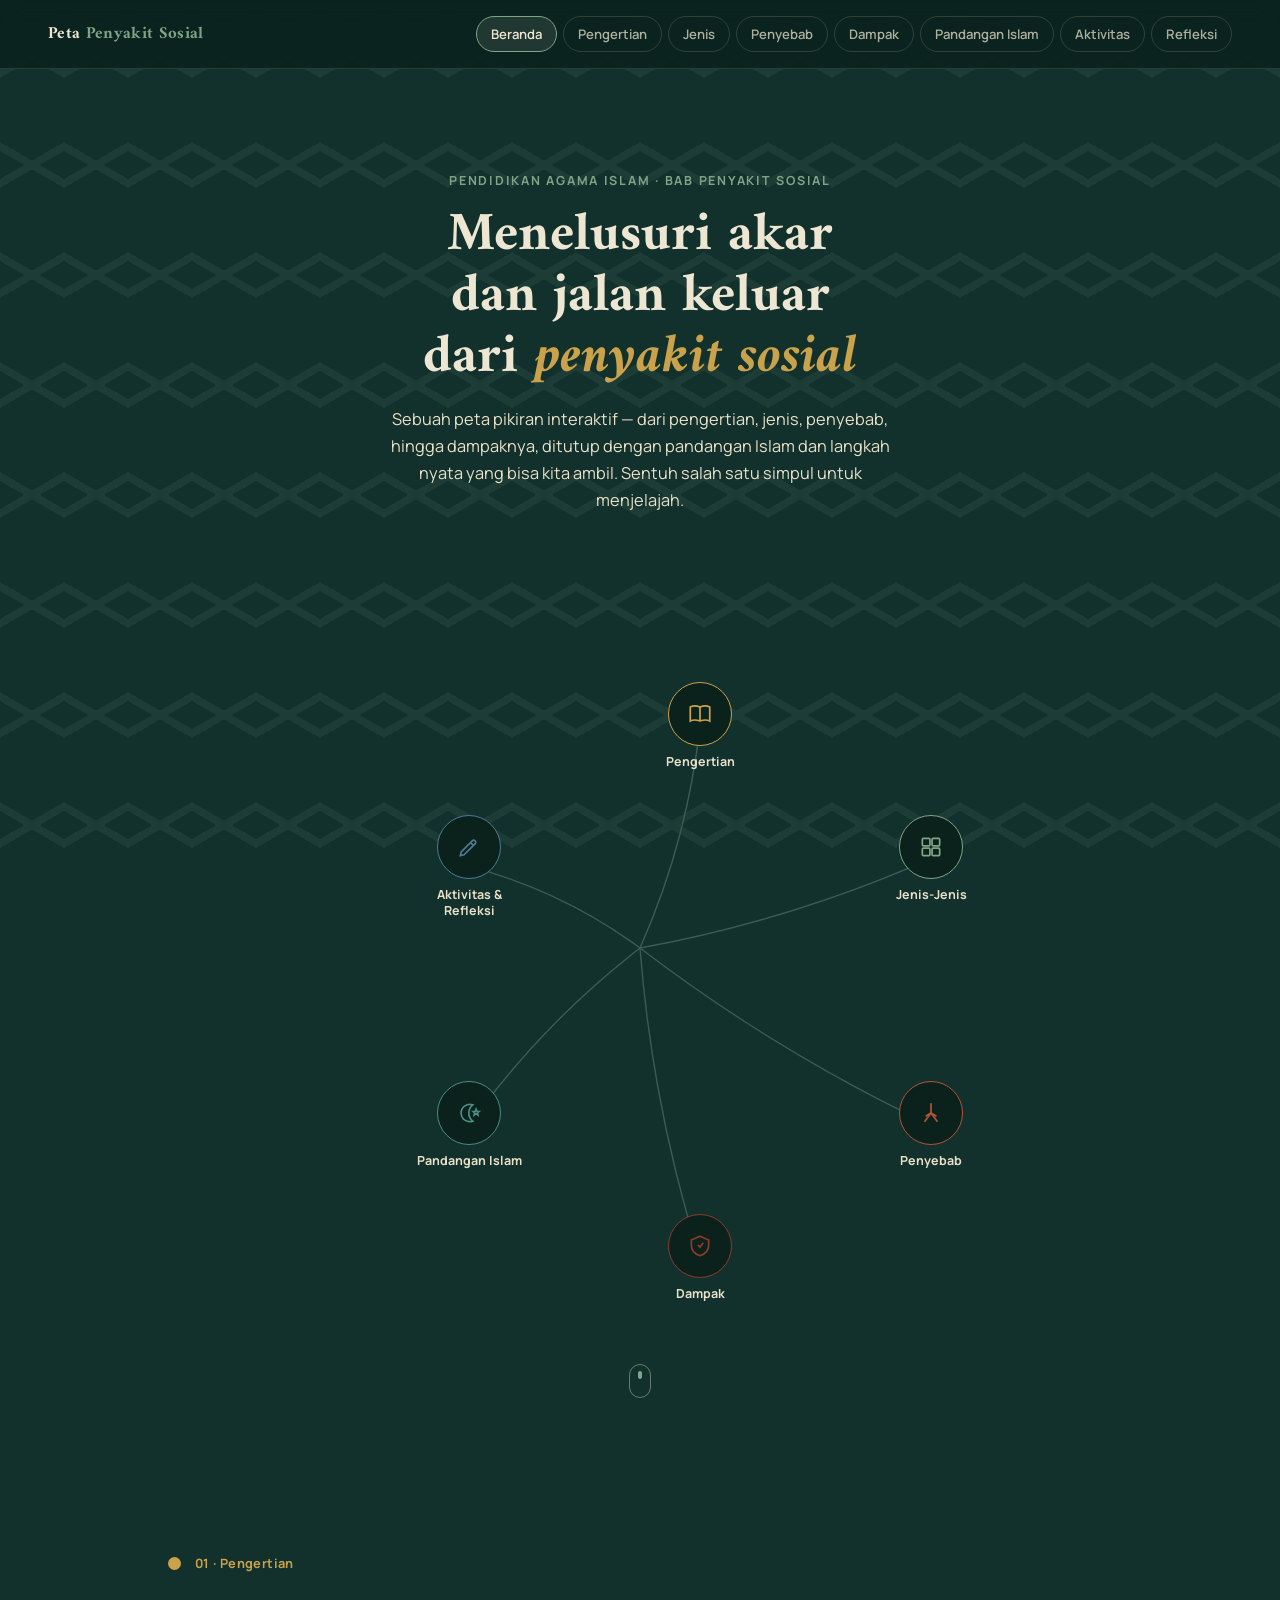
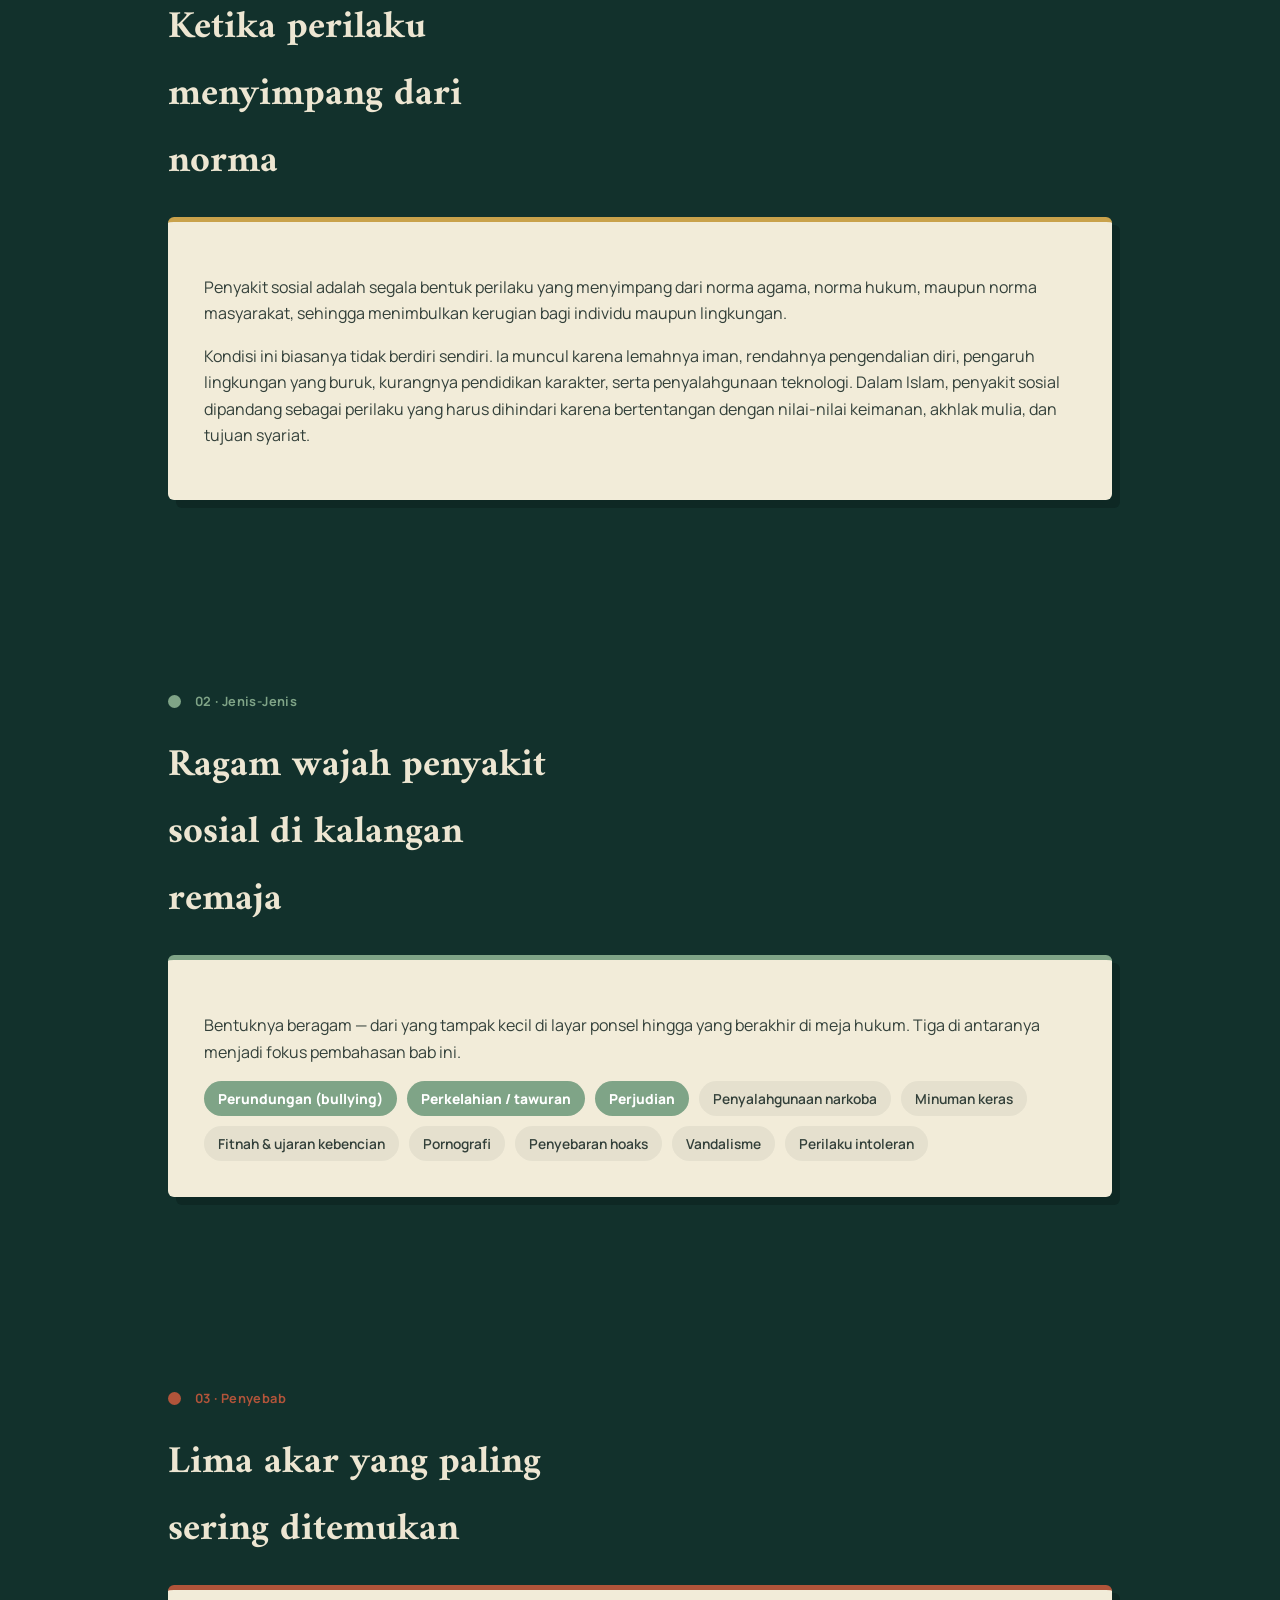
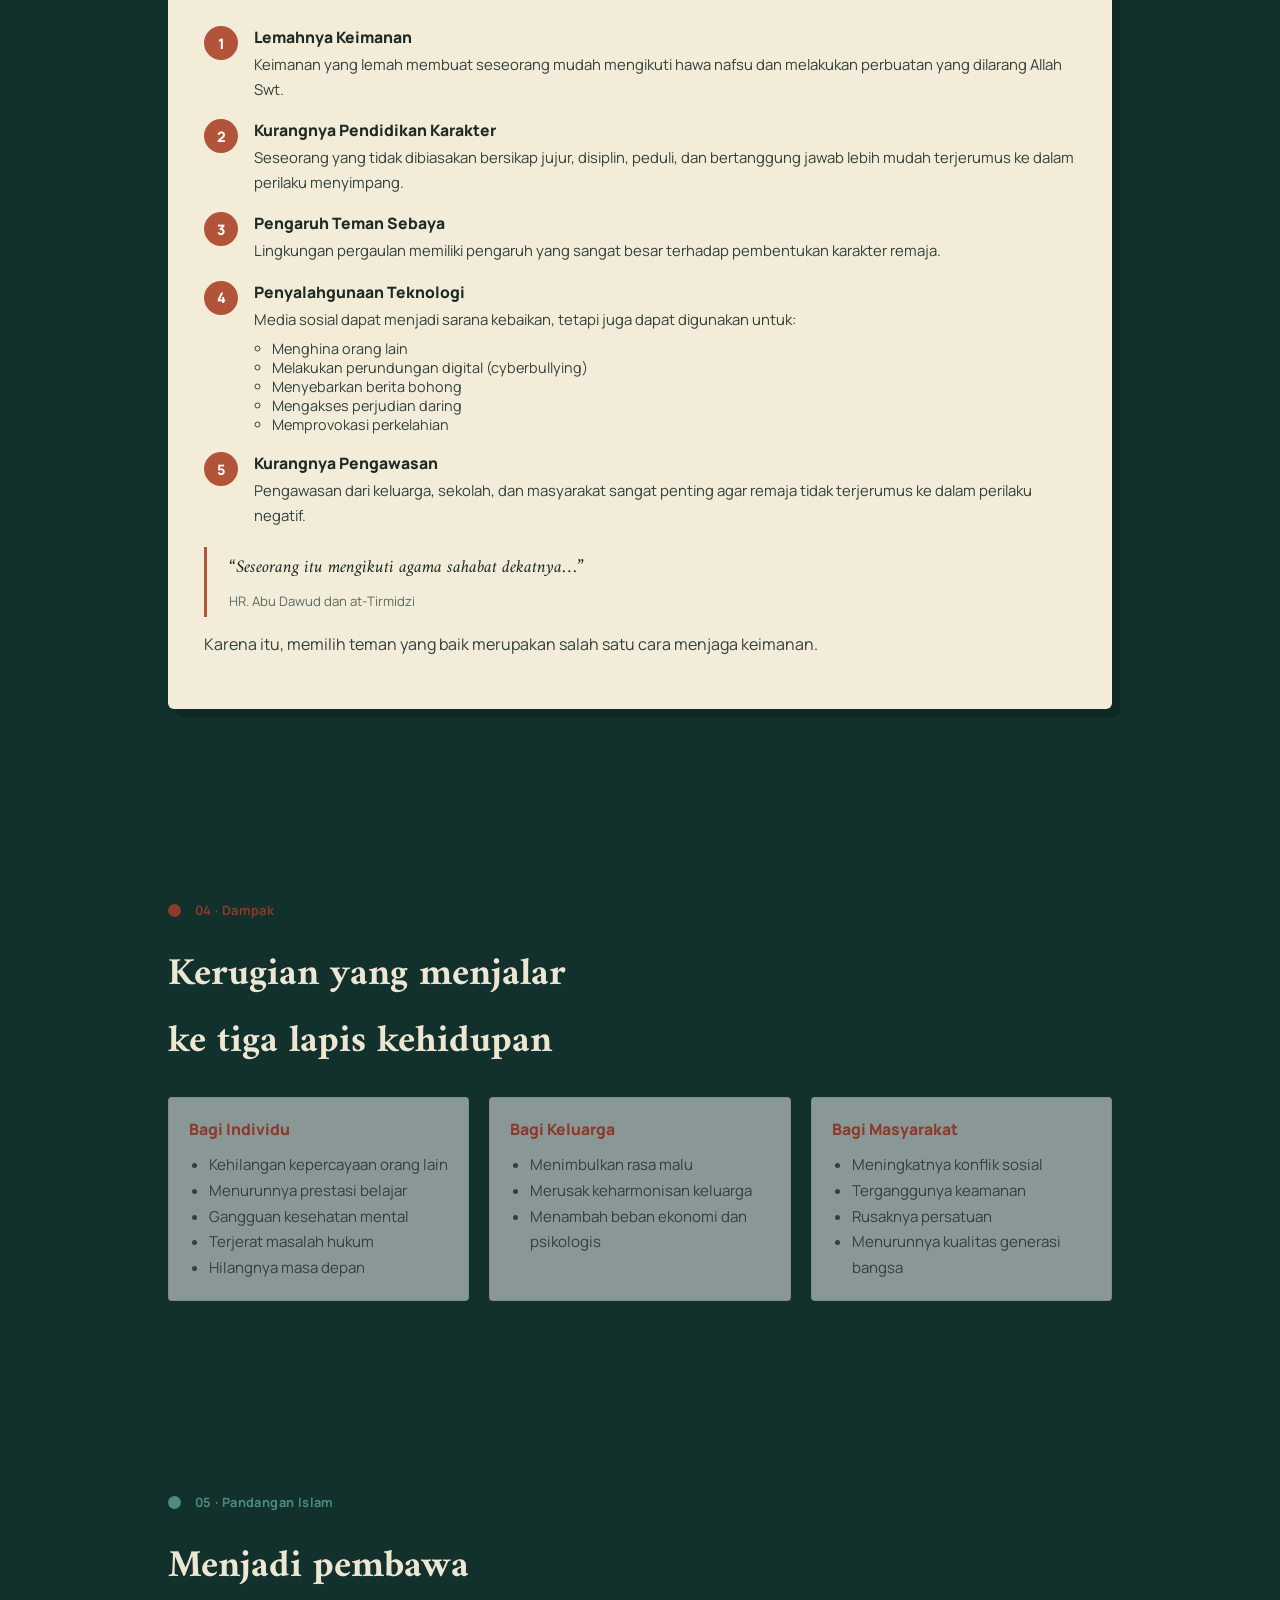
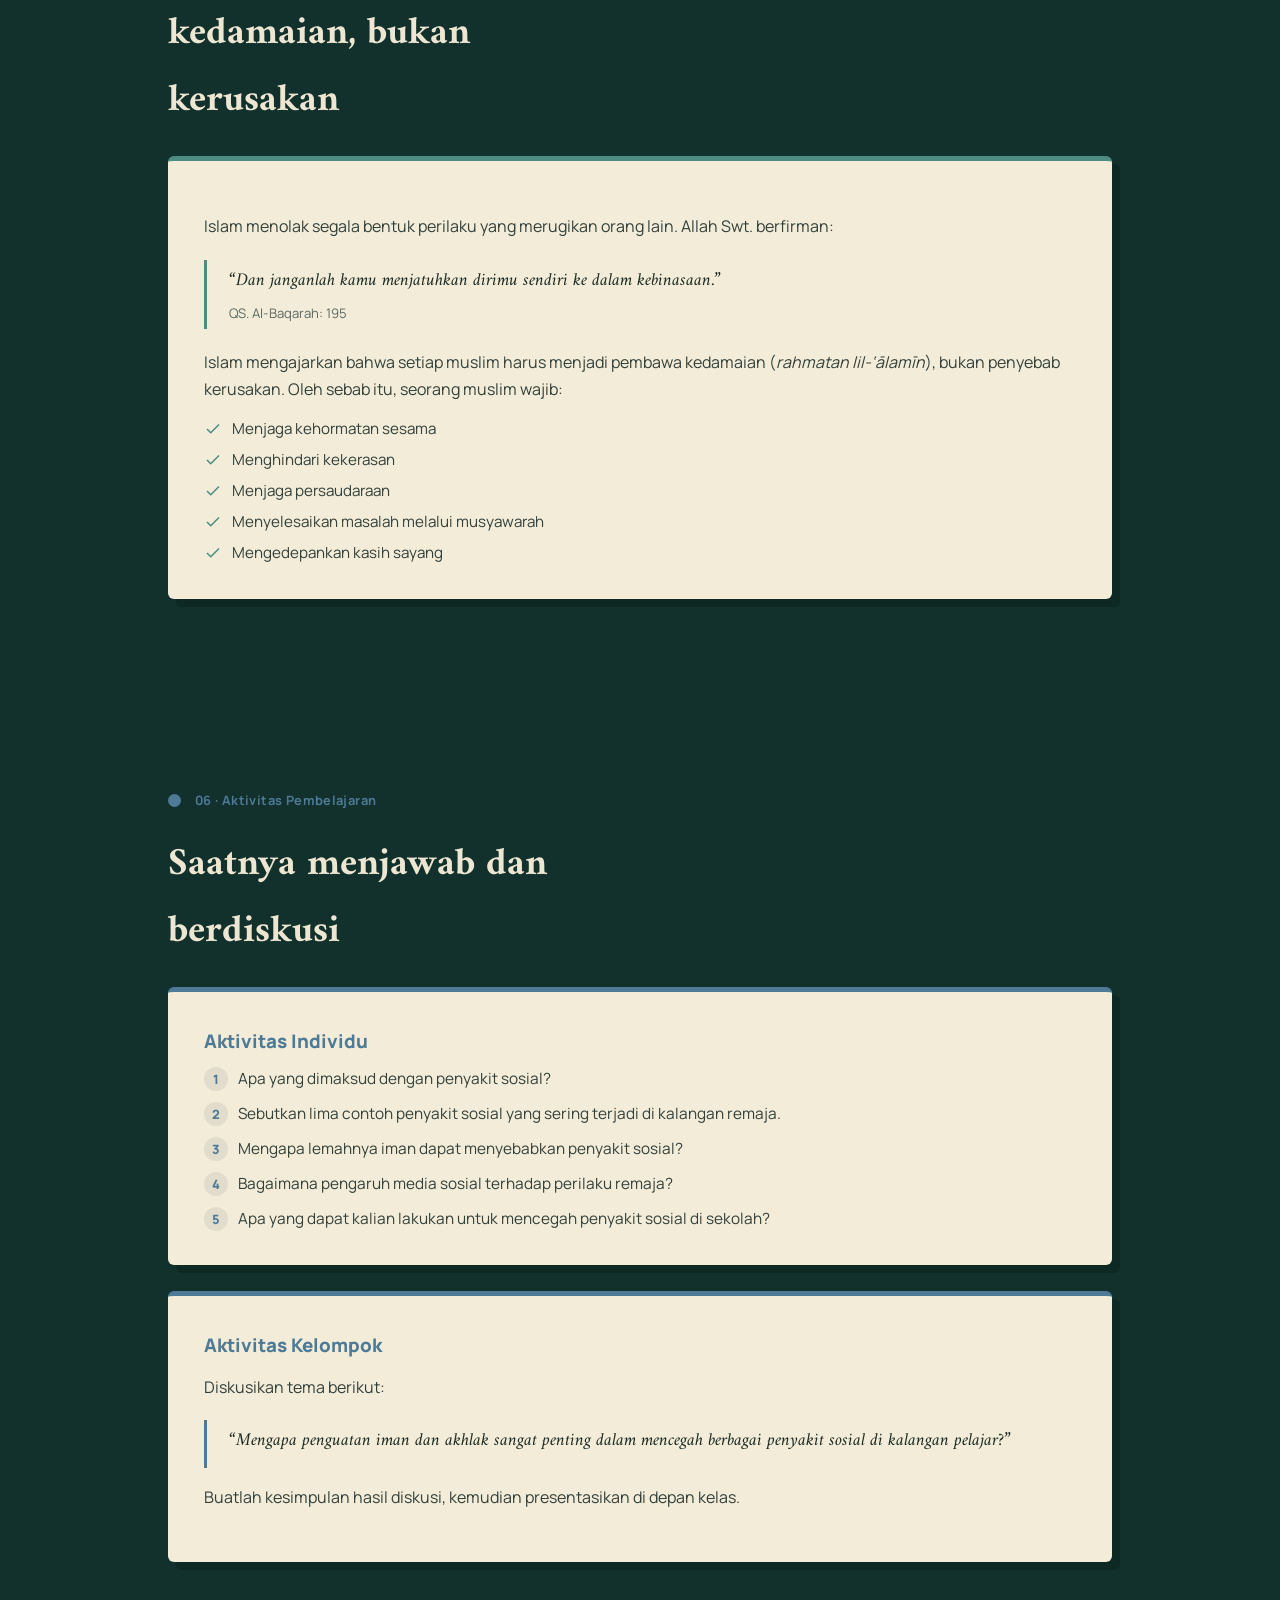
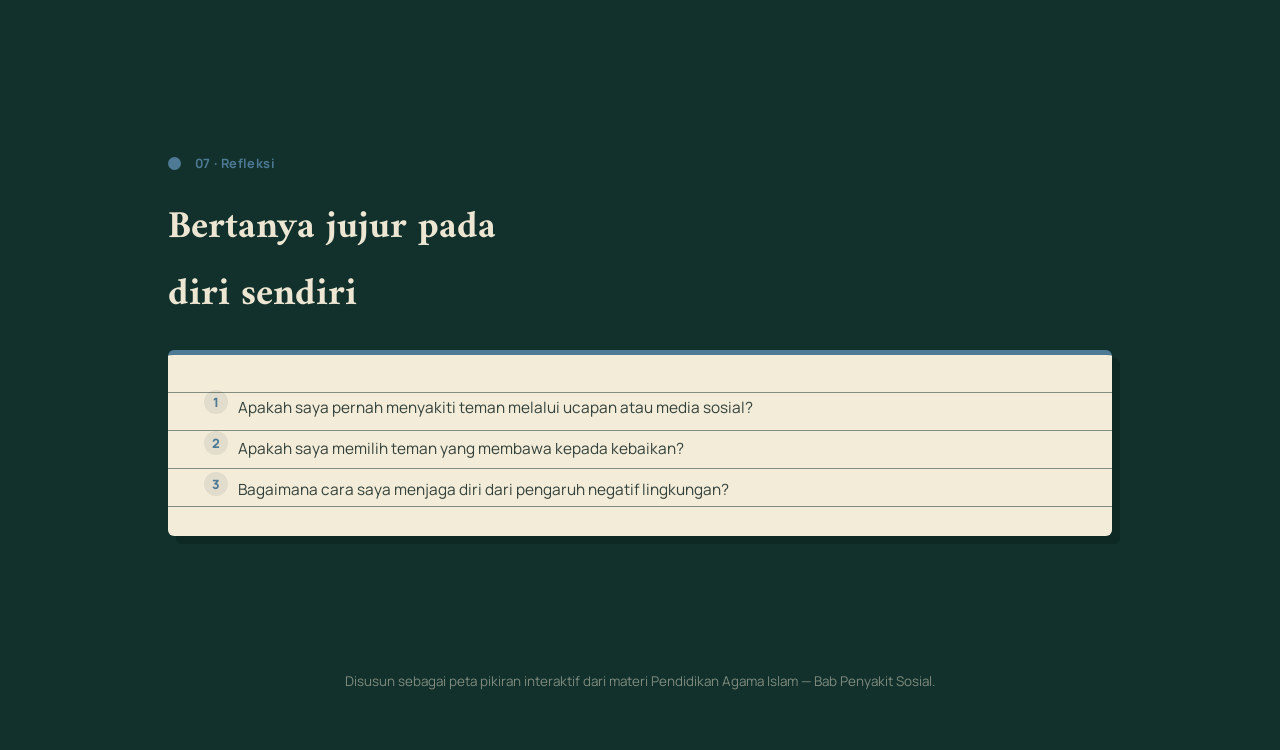
==== index.html @ b116c4a1 "Add files via upload" ====
<!DOCTYPE html>
<html lang="id">
<head>
<meta charset="UTF-8">
<meta name="viewport" content="width=device-width, initial-scale=1.0">
<title>Peta Pikiran · Penyakit Sosial</title>
<link rel="preconnect" href="https://fonts.googleapis.com">
<link rel="preconnect" href="https://fonts.gstatic.com" crossorigin>
<link href="https://fonts.googleapis.com/css2?family=Amiri:ital,wght@0,400;0,700;1,400&family=Manrope:wght@400;500;600;700;800&display=swap" rel="stylesheet">
<style>
  :root{
    --ink:#12312C;
    --ink-deep:#0A211C;
    --parchment:#F2ECD9;
    --parchment-dim:#E9E1C9;
    --cream:#EDE6D2;
    --line:#3C5C53;

    --c-pengertian:#C9A24B;
    --c-jenis:#7FA487;
    --c-penyebab:#B1543A;
    --c-dampak:#8C3A2B;
    --c-islam:#4C8C82;
    --c-aktivitas:#4E7A96;

    --radius:6px;
    --maxw:1040px;
  }

  *{box-sizing:border-box;}
  html{scroll-behavior:smooth;}
  body{
    margin:0;
    background:var(--ink);
    color:var(--cream);
    font-family:'Manrope',sans-serif;
    -webkit-font-smoothing:antialiased;
    overflow-x:hidden;
  }
  h1,h2,h3,.display{
    font-family:'Amiri',serif;
    font-weight:700;
    margin:0;
  }
  a{color:inherit;}
  p{line-height:1.65;}
  ::selection{background:var(--c-pengertian);color:var(--ink-deep);}

  :focus-visible{
    outline:2px solid var(--c-jenis);
    outline-offset:3px;
  }

  /* ---------- background texture ---------- */
  .weave{
    position:fixed;inset:0;z-index:0;pointer-events:none;
    opacity:.06;
    background-image:
      linear-gradient(30deg, transparent 47%, var(--cream) 47%, var(--cream) 53%, transparent 53%),
      linear-gradient(-30deg, transparent 47%, var(--cream) 47%, var(--cream) 53%, transparent 53%);
    background-size:64px 110px;
  }

  /* ---------- top nav ---------- */
  .topnav{
    position:sticky;top:0;z-index:50;
    display:flex;align-items:center;justify-content:space-between;
    gap:20px;
    padding:16px clamp(18px,4vw,48px);
    background:rgba(10,33,28,.86);
    backdrop-filter:blur(10px);
    border-bottom:1px solid rgba(237,230,210,.12);
  }
  .brand{
    font-family:'Amiri',serif;
    font-weight:700;
    font-size:1.05rem;
    letter-spacing:.02em;
    white-space:nowrap;
  }
  .brand span{color:var(--c-jenis);}
  .pills{
    display:flex;gap:6px;
    overflow-x:auto;
    scrollbar-width:none;
    -ms-overflow-style:none;
  }
  .pills::-webkit-scrollbar{display:none;}
  .pill{
    flex:0 0 auto;
    font-size:.82rem;
    font-weight:600;
    padding:8px 14px;
    border-radius:999px;
    border:1px solid rgba(237,230,210,.22);
    text-decoration:none;
    color:var(--cream);
    opacity:.72;
    transition:opacity .25s, border-color .25s, background .25s;
    white-space:nowrap;
  }
  .pill:hover{opacity:1;}
  .pill.active{
    opacity:1;
    background:rgba(237,230,210,.1);
    border-color:var(--node-color, var(--c-jenis));
  }

  /* ---------- hero ---------- */
  .hero{
    position:relative;z-index:1;
    padding:clamp(40px,7vw,90px) clamp(18px,5vw,48px) clamp(20px,5vw,60px);
    max-width:var(--maxw);
    margin:0 auto;
    text-align:center;
  }
  .kicker{
    font-size:.78rem;
    letter-spacing:.14em;
    color:var(--c-jenis);
    font-weight:700;
    margin-bottom:14px;
  }
  .hero h1{
    font-size:clamp(2rem,5.4vw,3.4rem);
    line-height:1.12;
    max-width:16ch;
    margin:0 auto 18px;
  }
  .hero h1 em{
    font-style:italic;
    color:var(--c-pengertian);
  }
  .lede{
    max-width:52ch;
    margin:0 auto;
    color:var(--parchment-dim);
    font-size:1.02rem;
  }

  /* ---------- mind map ---------- */
  .mindmap-wrap{
    margin-top:clamp(40px,7vw,74px);
    display:flex;
    justify-content:center;
  }
  .mindmap{
    position:relative;
    width:100%;
    max-width:720px;
    aspect-ratio:1/1;
  }
  .mindmap.stacked{
    aspect-ratio:unset;
    display:flex;
    flex-direction:column;
    align-items:center;
    gap:26px;
    padding:10px 0 4px;
  }
  .connector{
    position:absolute;inset:0;
    width:100%;height:100%;
    overflow:visible;
    pointer-events:none;
  }
  .connector path{
    fill:none;
    stroke:var(--line);
    stroke-width:1.4;
    stroke-linecap:round;
    transition:stroke .35s ease, stroke-width .35s ease, opacity .35s ease;
  }
  .connector path.active{
    stroke:var(--node-color);
    stroke-width:2.4;
  }

  .node{
    position:absolute;
    display:flex;flex-direction:column;align-items:center;
    gap:8px;
    text-align:center;
    text-decoration:none;
    color:var(--cream);
    opacity:0;
    transform:scale(.7);
    transition:transform .3s ease;
    z-index:2;
  }
  .node.in{
    animation:nodeIn .6s cubic-bezier(.2,.8,.3,1) forwards;
    animation-delay:var(--delay,0s);
  }
  @keyframes nodeIn{
    from{opacity:0;transform:scale(.6);}
    to{opacity:1;transform:scale(1);}
  }
  .mindmap.stacked .node{position:static;}

  .node-center{
    left:50%;top:50%;
    transform:translate(-50%,-50%) scale(1);
    width:150px;
  }
  .mindmap.stacked .node-center{transform:none;order:-1;width:auto;margin-bottom:6px;}
  .node-center .disc{
    width:132px;height:132px;
    border-radius:50%;
    background:radial-gradient(circle at 32% 28%, #1B443C, var(--ink-deep));
    border:1.5px solid rgba(237,230,210,.3);
    display:flex;align-items:center;justify-content:center;
    padding:14px;
    box-shadow:0 0 0 6px rgba(237,230,210,.05);
  }
  .node-center .disc span{
    font-family:'Amiri',serif;
    font-weight:700;
    font-size:1.05rem;
    line-height:1.2;
  }

  .node-branch{
    width:120px;
    cursor:pointer;
    --nc: var(--node-color);
  }
  .node-branch .icon-wrap{
    width:64px;height:64px;
    border-radius:50%;
    background:var(--ink-deep);
    border:1.5px solid var(--nc);
    display:flex;align-items:center;justify-content:center;
    color:var(--nc);
    transition:transform .3s ease, box-shadow .3s ease, background .3s ease;
  }
  .node-branch svg{width:26px;height:26px;}
  .node-branch .label{
    font-size:.78rem;
    font-weight:700;
    color:var(--parchment-dim);
    max-width:118px;
    line-height:1.25;
  }
  .node-branch:hover .icon-wrap,
  .node-branch:focus-visible .icon-wrap,
  .node-branch.active .icon-wrap{
    transform:translateY(-4px);
    background:var(--nc);
    color:var(--ink-deep);
    box-shadow:0 8px 22px -6px var(--nc);
  }
  .node-branch.active .label{color:var(--cream);}

  .scrollcue{
    margin:56px auto 0;
    width:22px;height:34px;
    border:1.5px solid rgba(237,230,210,.4);
    border-radius:20px;
    position:relative;
  }
  .scrollcue::after{
    content:'';
    position:absolute;
    left:50%;top:6px;
    width:4px;height:8px;
    background:var(--c-jenis);
    border-radius:3px;
    transform:translateX(-50%);
    animation:cueMove 1.8s ease-in-out infinite;
  }
  @keyframes cueMove{
    0%{opacity:0;top:6px;}
    30%{opacity:1;}
    70%{opacity:1;}
    100%{opacity:0;top:16px;}
  }

  /* ---------- sections ---------- */
  section.detail{
    position:relative;z-index:1;
    max-width:var(--maxw);
    margin:0 auto;
    padding:clamp(50px,8vw,96px) clamp(18px,5vw,48px);
    scroll-margin-top:78px;
  }
  .eyebrow-row{
    display:flex;align-items:center;gap:14px;
    margin-bottom:22px;
  }
  .dot{
    width:13px;height:13px;border-radius:50%;
    background:var(--sec-color);
    flex:0 0 auto;
  }
  .eyebrow{
    font-size:.8rem;font-weight:700;
    color:var(--sec-color);
    letter-spacing:.03em;
  }
  .detail h2{
    font-size:clamp(1.7rem,3.6vw,2.4rem);
    margin-bottom:22px;
    max-width:20ch;
  }

  .card{
    background:var(--parchment);
    color:#1E2B24;
    border-radius:var(--radius);
    padding:clamp(22px,3.4vw,36px);
    border-top:5px solid var(--sec-color);
    box-shadow:8px 8px 0 rgba(10,33,28,.5);
  }
  .card p{color:#33403A;}
  .card + .card{margin-top:26px;}

  .grid-3{
    display:grid;
    grid-template-columns:repeat(3,1fr);
    gap:20px;
  }
  @media(max-width:760px){.grid-3{grid-template-columns:1fr;}}

  .subcard{
    background:rgba(255,255,255,.5);
    border-radius:4px;
    padding:20px;
    border:1px solid rgba(30,43,36,.1);
  }
  .subcard h3{
    font-family:'Manrope',sans-serif;
    font-weight:800;
    font-size:.98rem;
    color:var(--sec-color);
    margin-bottom:12px;
  }
  .subcard ul{margin:0;padding-left:20px;color:#33403A;font-size:.94rem;line-height:1.7;}

  .chips{display:flex;flex-wrap:wrap;gap:10px;margin-top:6px;}
  .chip{
    padding:8px 14px;
    border-radius:999px;
    background:rgba(30,43,36,.06);
    font-size:.86rem;font-weight:600;
    color:#33403A;
  }
  .chip.focus{
    background:var(--sec-color);
    color:#fff;
    font-weight:800;
  }

  .quote{
    border-left:3px solid var(--sec-color);
    padding:6px 0 6px 22px;
    margin:20px 0;
  }
  .quote p{
    font-family:'Amiri',serif;
    font-style:italic;
    font-size:1.12rem;
    color:#1E2B24;
    margin:0 0 6px;
  }
  .quote cite{font-size:.82rem;color:#5B6A62;font-style:normal;}

  .steps{list-style:none;margin:0;padding:0;display:flex;flex-direction:column;gap:18px;}
  .step{display:flex;gap:16px;}
  .step .num{
    flex:0 0 auto;
    width:34px;height:34px;
    border-radius:50%;
    background:var(--sec-color);
    color:#fff;
    display:flex;align-items:center;justify-content:center;
    font-weight:800;font-size:.9rem;
  }
  .step h3{
    font-family:'Manrope',sans-serif;font-weight:800;font-size:.98rem;margin-bottom:4px;color:#1E2B24;
  }
  .step p{margin:0;font-size:.93rem;}
  .step ul{margin:8px 0 0;padding-left:18px;font-size:.9rem;color:#33403A;}

  .check-list{list-style:none;margin:16px 0 0;padding:0;display:flex;flex-direction:column;gap:10px;}
  .check-list li{display:flex;gap:10px;align-items:flex-start;font-size:.95rem;color:#33403A;}
  .check-list svg{flex:0 0 auto;width:18px;height:18px;color:var(--sec-color);margin-top:2px;}

  .qa-list{list-style:none;margin:0;padding:0;counter-reset:qa;display:flex;flex-direction:column;gap:14px;}
  .qa-list li{
    counter-increment:qa;
    position:relative;
    padding-left:34px;
    font-size:.96rem;color:#33403A;
  }
  .qa-list li::before{
    content:counter(qa);
    position:absolute;left:0;top:-1px;
    width:24px;height:24px;
    border-radius:50%;
    background:rgba(30,43,36,.08);
    color:var(--sec-color);
    font-weight:800;font-size:.8rem;
    display:flex;align-items:center;justify-content:center;
  }

  .journal{
    background:repeating-linear-gradient(var(--parchment),var(--parchment) 37px, rgba(30,43,36,.14) 38px);
  }
  .journal .qa-list li{padding-top:6px;}

  footer{
    position:relative;z-index:1;
    text-align:center;
    padding:40px 20px 60px;
    color:rgba(237,230,210,.5);
    font-size:.84rem;
  }

  @media (prefers-reduced-motion: reduce){
    *{animation-duration:.001ms !important;transition-duration:.001ms !important;}
    html{scroll-behavior:auto;}
  }
</style>
</head>
<body>

<div class="weave"></div>

<header class="topnav">
  <div class="brand">Peta&nbsp;<span>Penyakit Sosial</span></div>
  <nav class="pills" id="pills">
    <a class="pill" href="#top" data-color="--c-jenis">Beranda</a>
    <a class="pill" href="#pengertian" data-color="--c-pengertian">Pengertian</a>
    <a class="pill" href="#jenis" data-color="--c-jenis">Jenis</a>
    <a class="pill" href="#penyebab" data-color="--c-penyebab">Penyebab</a>
    <a class="pill" href="#dampak" data-color="--c-dampak">Dampak</a>
    <a class="pill" href="#islam" data-color="--c-islam">Pandangan Islam</a>
    <a class="pill" href="#aktivitas" data-color="--c-aktivitas">Aktivitas</a>
    <a class="pill" href="#refleksi" data-color="--c-aktivitas">Refleksi</a>
  </nav>
</header>

<section class="hero" id="top">
  <p class="kicker">PENDIDIKAN AGAMA ISLAM &middot; BAB PENYAKIT SOSIAL</p>
  <h1>Menelusuri akar dan jalan keluar dari <em>penyakit sosial</em></h1>
  <p class="lede">Sebuah peta pikiran interaktif — dari pengertian, jenis, penyebab, hingga dampaknya, ditutup dengan pandangan Islam dan langkah nyata yang bisa kita ambil. Sentuh salah satu simpul untuk menjelajah.</p>

  <div class="mindmap-wrap">
    <div class="mindmap" id="mindmap">
      <svg class="connector" id="connector"></svg>

      <div class="node node-center" id="node-center">
        <div class="disc"><span>Penyakit<br>Sosial</span></div>
      </div>

      <a class="node node-branch" href="#pengertian" data-target="pengertian" style="--node-color:var(--c-pengertian)">
        <span class="icon-wrap"><svg viewBox="0 0 24 24" fill="none" stroke="currentColor" stroke-width="1.6"><path d="M3 5.5C5 4.5 8 4 12 5.5C16 4 19 4.5 21 5.5V18.5C19 17.5 16 17 12 18.5C8 17 5 17.5 3 18.5V5.5Z"/><path d="M12 5.5V18.5"/></svg></span>
        <span class="label">Pengertian</span>
      </a>

      <a class="node node-branch" href="#jenis" data-target="jenis" style="--node-color:var(--c-jenis)">
        <span class="icon-wrap"><svg viewBox="0 0 24 24" fill="none" stroke="currentColor" stroke-width="1.6"><rect x="4" y="4" width="7" height="7" rx="1"/><rect x="13" y="4" width="7" height="7" rx="1"/><rect x="4" y="13" width="7" height="7" rx="1"/><rect x="13" y="13" width="7" height="7" rx="1"/></svg></span>
        <span class="label">Jenis-Jenis</span>
      </a>

      <a class="node node-branch" href="#penyebab" data-target="penyebab" style="--node-color:var(--c-penyebab)">
        <span class="icon-wrap"><svg viewBox="0 0 24 24" fill="none" stroke="currentColor" stroke-width="1.6"><path d="M12 3V12"/><path d="M12 12L6 20"/><path d="M12 12L18 20"/><path d="M12 12L7 15"/><path d="M12 12L17 15"/></svg></span>
        <span class="label">Penyebab</span>
      </a>

      <a class="node node-branch" href="#dampak" data-target="dampak" style="--node-color:var(--c-dampak)">
        <span class="icon-wrap"><svg viewBox="0 0 24 24" fill="none" stroke="currentColor" stroke-width="1.6"><path d="M12 3L20 6.5V11C20 16 16.5 19.5 12 21C7.5 19.5 4 16 4 11V6.5L12 3Z"/><path d="M10 11L12 13L15 9"/></svg></span>
        <span class="label">Dampak</span>
      </a>

      <a class="node node-branch" href="#islam" data-target="islam" style="--node-color:var(--c-islam)">
        <span class="icon-wrap"><svg viewBox="0 0 24 24" fill="none" stroke="currentColor" stroke-width="1.6"><path d="M15.5 4.5A8 8 0 1 0 15.5 19.5A9.5 9.5 0 0 1 15.5 4.5Z"/><path d="M18.5 8.5L19.3 10.4L21.3 10.6L19.8 11.9L20.3 13.9L18.5 12.8L16.7 13.9L17.2 11.9L15.7 10.6L17.7 10.4Z"/></svg></span>
        <span class="label">Pandangan Islam</span>
      </a>

      <a class="node node-branch" href="#aktivitas" data-target="aktivitas" style="--node-color:var(--c-aktivitas)">
        <span class="icon-wrap"><svg viewBox="0 0 24 24" fill="none" stroke="currentColor" stroke-width="1.6"><path d="M4 20L4.8 16.6L15.2 6.2C15.8 5.6 16.8 5.6 17.4 6.2L17.8 6.6C18.4 7.2 18.4 8.2 17.8 8.8L7.4 19.2L4 20Z"/><path d="M13.5 8L16 10.5"/></svg></span>
        <span class="label">Aktivitas &amp; Refleksi</span>
      </a>

    </div>
  </div>

  <div class="scrollcue" aria-hidden="true"></div>
</section>

<!-- PENGERTIAN -->
<section class="detail" id="pengertian" style="--sec-color:var(--c-pengertian)">
  <div class="eyebrow-row"><span class="dot"></span><span class="eyebrow">01 &middot; Pengertian</span></div>
  <h2>Ketika perilaku menyimpang dari norma</h2>
  <div class="card">
    <p>Penyakit sosial adalah segala bentuk perilaku yang menyimpang dari norma agama, norma hukum, maupun norma masyarakat, sehingga menimbulkan kerugian bagi individu maupun lingkungan.</p>
    <p>Kondisi ini biasanya tidak berdiri sendiri. Ia muncul karena lemahnya iman, rendahnya pengendalian diri, pengaruh lingkungan yang buruk, kurangnya pendidikan karakter, serta penyalahgunaan teknologi. Dalam Islam, penyakit sosial dipandang sebagai perilaku yang harus dihindari karena bertentangan dengan nilai-nilai keimanan, akhlak mulia, dan tujuan syariat.</p>
  </div>
</section>

<!-- JENIS -->
<section class="detail" id="jenis" style="--sec-color:var(--c-jenis)">
  <div class="eyebrow-row"><span class="dot"></span><span class="eyebrow">02 &middot; Jenis-Jenis</span></div>
  <h2>Ragam wajah penyakit sosial di kalangan remaja</h2>
  <div class="card">
    <p>Bentuknya beragam — dari yang tampak kecil di layar ponsel hingga yang berakhir di meja hukum. Tiga di antaranya menjadi fokus pembahasan bab ini.</p>
    <div class="chips">
      <span class="chip focus">Perundungan (bullying)</span>
      <span class="chip focus">Perkelahian / tawuran</span>
      <span class="chip focus">Perjudian</span>
      <span class="chip">Penyalahgunaan narkoba</span>
      <span class="chip">Minuman keras</span>
      <span class="chip">Fitnah &amp; ujaran kebencian</span>
      <span class="chip">Pornografi</span>
      <span class="chip">Penyebaran hoaks</span>
      <span class="chip">Vandalisme</span>
      <span class="chip">Perilaku intoleran</span>
    </div>
  </div>
</section>

<!-- PENYEBAB -->
<section class="detail" id="penyebab" style="--sec-color:var(--c-penyebab)">
  <div class="eyebrow-row"><span class="dot"></span><span class="eyebrow">03 &middot; Penyebab</span></div>
  <h2>Lima akar yang paling sering ditemukan</h2>
  <div class="card">
    <ul class="steps">
      <li class="step">
        <span class="num">1</span>
        <div><h3>Lemahnya Keimanan</h3><p>Keimanan yang lemah membuat seseorang mudah mengikuti hawa nafsu dan melakukan perbuatan yang dilarang Allah Swt.</p></div>
      </li>
      <li class="step">
        <span class="num">2</span>
        <div><h3>Kurangnya Pendidikan Karakter</h3><p>Seseorang yang tidak dibiasakan bersikap jujur, disiplin, peduli, dan bertanggung jawab lebih mudah terjerumus ke dalam perilaku menyimpang.</p></div>
      </li>
      <li class="step">
        <span class="num">3</span>
        <div>
          <h3>Pengaruh Teman Sebaya</h3>
          <p>Lingkungan pergaulan memiliki pengaruh yang sangat besar terhadap pembentukan karakter remaja.</p>
        </div>
      </li>
      <li class="step">
        <span class="num">4</span>
        <div>
          <h3>Penyalahgunaan Teknologi</h3>
          <p>Media sosial dapat menjadi sarana kebaikan, tetapi juga dapat digunakan untuk:</p>
          <ul>
            <li>Menghina orang lain</li>
            <li>Melakukan perundungan digital (cyberbullying)</li>
            <li>Menyebarkan berita bohong</li>
            <li>Mengakses perjudian daring</li>
            <li>Memprovokasi perkelahian</li>
          </ul>
        </div>
      </li>
      <li class="step">
        <span class="num">5</span>
        <div><h3>Kurangnya Pengawasan</h3><p>Pengawasan dari keluarga, sekolah, dan masyarakat sangat penting agar remaja tidak terjerumus ke dalam perilaku negatif.</p></div>
      </li>
    </ul>

    <div class="quote">
      <p>&ldquo;Seseorang itu mengikuti agama sahabat dekatnya&hellip;&rdquo;</p>
      <cite>HR. Abu Dawud dan at-Tirmidzi</cite>
    </div>
    <p style="margin-top:-6px">Karena itu, memilih teman yang baik merupakan salah satu cara menjaga keimanan.</p>
  </div>
</section>

<!-- DAMPAK -->
<section class="detail" id="dampak" style="--sec-color:var(--c-dampak)">
  <div class="eyebrow-row"><span class="dot"></span><span class="eyebrow">04 &middot; Dampak</span></div>
  <h2>Kerugian yang menjalar ke tiga lapis kehidupan</h2>
  <div class="grid-3">
    <div class="subcard">
      <h3>Bagi Individu</h3>
      <ul>
        <li>Kehilangan kepercayaan orang lain</li>
        <li>Menurunnya prestasi belajar</li>
        <li>Gangguan kesehatan mental</li>
        <li>Terjerat masalah hukum</li>
        <li>Hilangnya masa depan</li>
      </ul>
    </div>
    <div class="subcard">
      <h3>Bagi Keluarga</h3>
      <ul>
        <li>Menimbulkan rasa malu</li>
        <li>Merusak keharmonisan keluarga</li>
        <li>Menambah beban ekonomi dan psikologis</li>
      </ul>
    </div>
    <div class="subcard">
      <h3>Bagi Masyarakat</h3>
      <ul>
        <li>Meningkatnya konflik sosial</li>
        <li>Terganggunya keamanan</li>
        <li>Rusaknya persatuan</li>
        <li>Menurunnya kualitas generasi bangsa</li>
      </ul>
    </div>
  </div>
</section>

<!-- ISLAM -->
<section class="detail" id="islam" style="--sec-color:var(--c-islam)">
  <div class="eyebrow-row"><span class="dot"></span><span class="eyebrow">05 &middot; Pandangan Islam</span></div>
  <h2>Menjadi pembawa kedamaian, bukan kerusakan</h2>
  <div class="card">
    <p>Islam menolak segala bentuk perilaku yang merugikan orang lain. Allah Swt. berfirman:</p>
    <div class="quote">
      <p>&ldquo;Dan janganlah kamu menjatuhkan dirimu sendiri ke dalam kebinasaan.&rdquo;</p>
      <cite>QS. Al-Baqarah: 195</cite>
    </div>
    <p>Islam mengajarkan bahwa setiap muslim harus menjadi pembawa kedamaian (<em>rahmatan lil-&lsquo;&#257;lam&#299;n</em>), bukan penyebab kerusakan. Oleh sebab itu, seorang muslim wajib:</p>
    <ul class="check-list">
      <li><svg viewBox="0 0 24 24" fill="none" stroke="currentColor" stroke-width="2"><path d="M4 12L9 17L20 6"/></svg>Menjaga kehormatan sesama</li>
      <li><svg viewBox="0 0 24 24" fill="none" stroke="currentColor" stroke-width="2"><path d="M4 12L9 17L20 6"/></svg>Menghindari kekerasan</li>
      <li><svg viewBox="0 0 24 24" fill="none" stroke="currentColor" stroke-width="2"><path d="M4 12L9 17L20 6"/></svg>Menjaga persaudaraan</li>
      <li><svg viewBox="0 0 24 24" fill="none" stroke="currentColor" stroke-width="2"><path d="M4 12L9 17L20 6"/></svg>Menyelesaikan masalah melalui musyawarah</li>
      <li><svg viewBox="0 0 24 24" fill="none" stroke="currentColor" stroke-width="2"><path d="M4 12L9 17L20 6"/></svg>Mengedepankan kasih sayang</li>
    </ul>
  </div>
</section>

<!-- AKTIVITAS -->
<section class="detail" id="aktivitas" style="--sec-color:var(--c-aktivitas)">
  <div class="eyebrow-row"><span class="dot"></span><span class="eyebrow">06 &middot; Aktivitas Pembelajaran</span></div>
  <h2>Saatnya menjawab dan berdiskusi</h2>

  <div class="card">
    <h3 style="font-family:'Manrope',sans-serif;font-weight:800;color:var(--sec-color);margin-bottom:14px;">Aktivitas Individu</h3>
    <ol class="qa-list">
      <li>Apa yang dimaksud dengan penyakit sosial?</li>
      <li>Sebutkan lima contoh penyakit sosial yang sering terjadi di kalangan remaja.</li>
      <li>Mengapa lemahnya iman dapat menyebabkan penyakit sosial?</li>
      <li>Bagaimana pengaruh media sosial terhadap perilaku remaja?</li>
      <li>Apa yang dapat kalian lakukan untuk mencegah penyakit sosial di sekolah?</li>
    </ol>
  </div>

  <div class="card">
    <h3 style="font-family:'Manrope',sans-serif;font-weight:800;color:var(--sec-color);margin-bottom:14px;">Aktivitas Kelompok</h3>
    <p>Diskusikan tema berikut:</p>
    <div class="quote">
      <p>&ldquo;Mengapa penguatan iman dan akhlak sangat penting dalam mencegah berbagai penyakit sosial di kalangan pelajar?&rdquo;</p>
    </div>
    <p style="margin-top:-4px">Buatlah kesimpulan hasil diskusi, kemudian presentasikan di depan kelas.</p>
  </div>
</section>

<!-- REFLEKSI -->
<section class="detail" id="refleksi" style="--sec-color:var(--c-aktivitas)">
  <div class="eyebrow-row"><span class="dot"></span><span class="eyebrow">07 &middot; Refleksi</span></div>
  <h2>Bertanya jujur pada diri sendiri</h2>
  <div class="card journal">
    <ol class="qa-list">
      <li>Apakah saya pernah menyakiti teman melalui ucapan atau media sosial?</li>
      <li>Apakah saya memilih teman yang membawa kepada kebaikan?</li>
      <li>Bagaimana cara saya menjaga diri dari pengaruh negatif lingkungan?</li>
    </ol>
  </div>
</section>

<footer>
  Disusun sebagai peta pikiran interaktif dari materi Pendidikan Agama Islam &mdash; Bab Penyakit Sosial.
</footer>

<script>
(function(){
  const mindmap = document.getElementById('mindmap');
  const svg = document.getElementById('connector');
  const center = document.getElementById('node-center');
  const branches = Array.from(document.querySelectorAll('.node-branch'));
  const BREAKPOINT = 760;
  let hasEnteredOnce = false;

  function isStacked(){ return window.innerWidth < BREAKPOINT; }

  function positionRadial(){
    const w = mindmap.clientWidth;
    const h = mindmap.clientHeight;
    const cx = w/2, cy = h/2;
    const radius = Math.min(w,h) * 0.37;
    const n = branches.length;
    branches.forEach((b,i)=>{
      const angle = (-90 + i * (360/n)) * Math.PI/180;
      const x = cx + radius * Math.cos(angle);
      const y = cy + radius * Math.sin(angle);
      b.style.left = x + 'px';
      b.style.top = y + 'px';
      b.style.transform = 'translate(-50%,-50%)';
    });
  }

  function clearRadial(){
    branches.forEach(b=>{
      b.style.left = '';
      b.style.top = '';
      b.style.transform = '';
    });
  }

  function pointCenter(el){
    const mr = mindmap.getBoundingClientRect();
    const r = el.getBoundingClientRect();
    return {
      x: r.left + r.width/2 - mr.left,
      y: r.top + r.height/2 - mr.top
    };
  }

  function drawLines(){
    const stacked = isStacked();
    const c = pointCenter(center);
    svg.innerHTML = '';
    branches.forEach((b,i)=>{
      const p = pointCenter(b);
      const path = document.createElementNS('http://www.w3.org/2000/svg','path');
      let d;
      if(stacked){
        const midY = (c.y + p.y)/2;
        d = `M ${c.x} ${c.y} C ${c.x} ${midY}, ${p.x} ${midY}, ${p.x} ${p.y}`;
      } else {
        const mx = (c.x + p.x)/2, my = (c.y + p.y)/2;
        const dx = p.x - c.x, dy = p.y - c.y;
        const nx = -dy, ny = dx;
        const norm = Math.hypot(nx,ny) || 1;
        const bend = 18;
        const cxp = mx + (nx/norm)*bend;
        const cyp = my + (ny/norm)*bend;
        d = `M ${c.x} ${c.y} Q ${cxp} ${cyp}, ${p.x} ${p.y}`;
      }
      path.setAttribute('d', d);
      path.setAttribute('data-target', b.dataset.target);
      path.style.setProperty('--node-color', getComputedStyle(b).getPropertyValue('--node-color'));
      svg.appendChild(path);

      if(!hasEnteredOnce){
        const len = path.getTotalLength();
        path.style.strokeDasharray = len;
        path.style.strokeDashoffset = len;
        path.style.transition = 'none';
        requestAnimationFrame(()=>{
          path.style.transition = `stroke-dashoffset .85s cubic-bezier(.3,.7,.2,1) ${i*90}ms`;
          path.style.strokeDashoffset = 0;
        });
      }
    });

    if(!hasEnteredOnce){
      branches.forEach((b,i)=>{
        b.style.setProperty('--delay', (i*90+80)+'ms');
        b.classList.add('in');
      });
      hasEnteredOnce = true;
    }
  }

  function layout(){
    const stacked = isStacked();
    mindmap.classList.toggle('stacked', stacked);
    if(stacked){ clearRadial(); } else { positionRadial(); }
    requestAnimationFrame(drawLines);
  }

  let resizeT;
  window.addEventListener('resize', ()=>{
    clearTimeout(resizeT);
    resizeT = setTimeout(layout, 120);
  });

  window.addEventListener('load', layout);
  if(document.fonts && document.fonts.ready){
    document.fonts.ready.then(()=> requestAnimationFrame(drawLines));
  }
  layout();

  branches.forEach(b=>{
    b.addEventListener('click', function(e){
      e.preventDefault();
      const target = document.getElementById(this.dataset.target);
      if(target) target.scrollIntoView({behavior:'smooth', block:'start'});
    });
  });

  /* active state sync between nav pills, mind map nodes and lines */
  const pills = Array.from(document.querySelectorAll('.pill'));
  const sections = Array.from(document.querySelectorAll('section.detail'));

  function setActive(id){
    pills.forEach(p=>{
      const match = p.getAttribute('href') === '#'+id;
      p.classList.toggle('active', match);
      if(match) p.style.setProperty('--node-color','var('+p.dataset.color+')');
    });
    branches.forEach(b=> b.classList.toggle('active', b.dataset.target === id));
    svg.querySelectorAll('path').forEach(p=> p.classList.toggle('active', p.dataset.target === id));
  }

  const observer = new IntersectionObserver((entries)=>{
    entries.forEach(entry=>{
      if(entry.isIntersecting){ setActive(entry.target.id); }
    });
  }, { rootMargin: '-45% 0px -50% 0px', threshold: 0 });

  sections.forEach(s=> observer.observe(s));

  const topObserver = new IntersectionObserver((entries)=>{
    entries.forEach(entry=>{
      if(entry.isIntersecting){
        pills.forEach(p=> p.classList.toggle('active', p.getAttribute('href')==='#top'));
        branches.forEach(b=> b.classList.remove('active'));
        svg.querySelectorAll('path').forEach(p=> p.classList.remove('active'));
      }
    });
  }, { rootMargin: '-10% 0px -85% 0px', threshold:0 });
  topObserver.observe(document.getElementById('top'));

})();
</script>

</body>
</html>
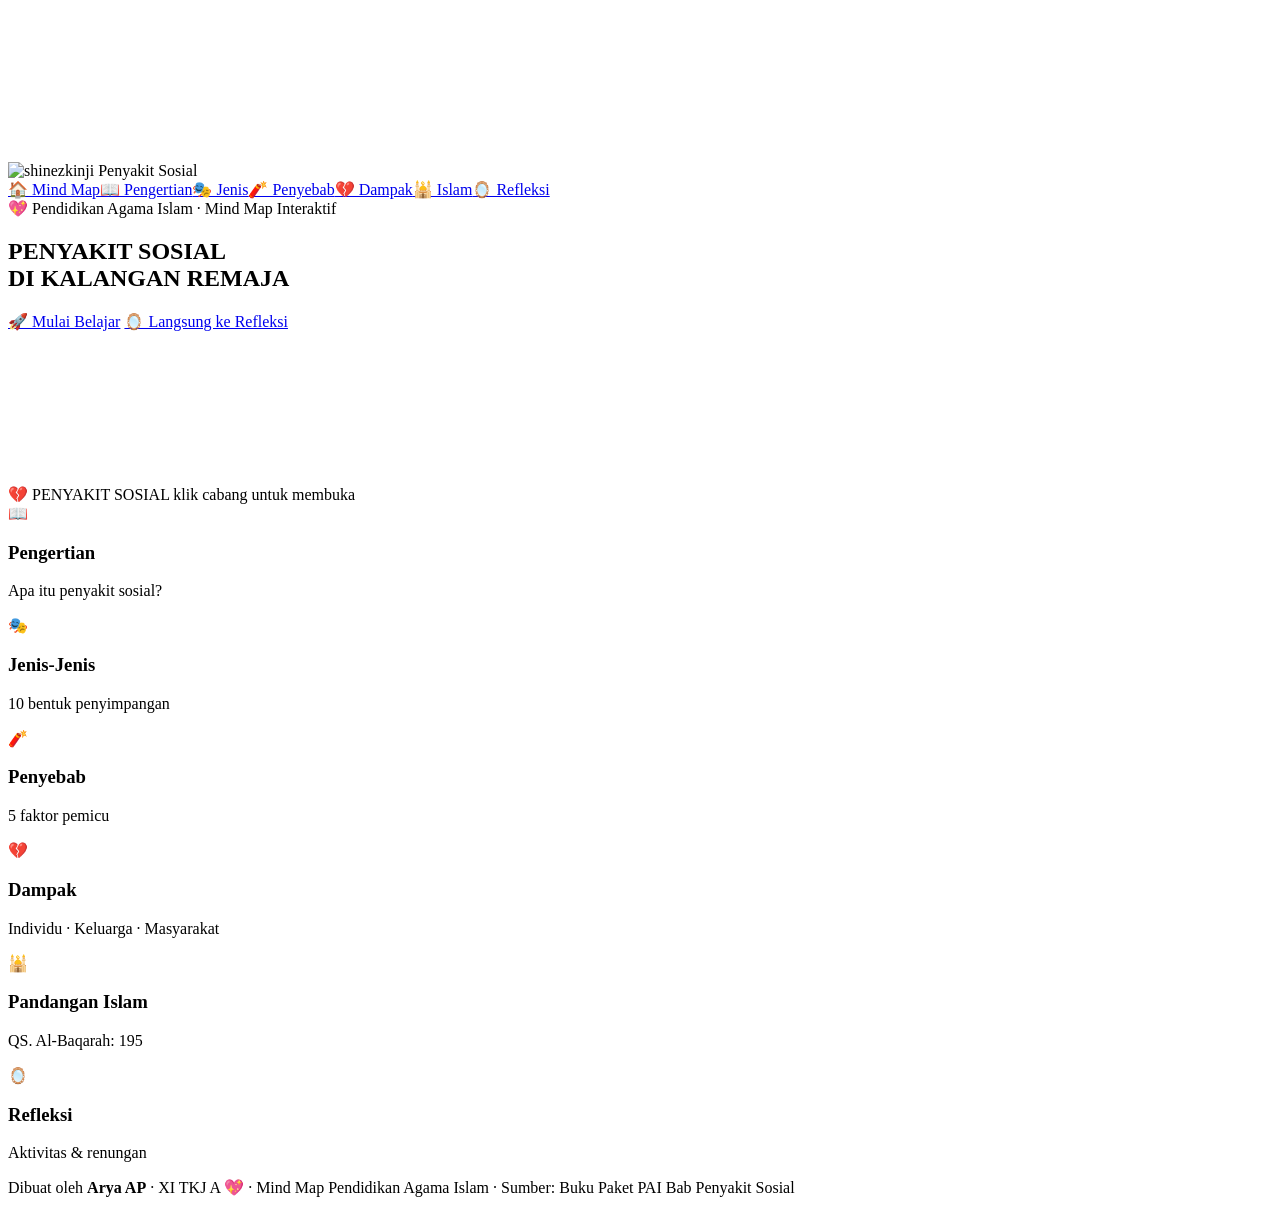
==== commit 76e7549c: "Add files via upload" ====
--- a/index.html
+++ b/index.html
@@ -3,825 +3,62 @@
 <head>
 <meta charset="UTF-8">
 <meta name="viewport" content="width=device-width, initial-scale=1.0">
-<title>Peta Pikiran · Penyakit Sosial</title>
+<title>Mind Map — Mind Map Penyakit Sosial</title>
+<link rel="icon" href="https://github.com/shinezkinji.png">
 <link rel="preconnect" href="https://fonts.googleapis.com">
-<link rel="preconnect" href="https://fonts.gstatic.com" crossorigin>
-<link href="https://fonts.googleapis.com/css2?family=Amiri:ital,wght@0,400;0,700;1,400&family=Manrope:wght@400;500;600;700;800&display=swap" rel="stylesheet">
-<style>
-  :root{
-    --ink:#12312C;
-    --ink-deep:#0A211C;
-    --parchment:#F2ECD9;
-    --parchment-dim:#E9E1C9;
-    --cream:#EDE6D2;
-    --line:#3C5C53;
-
-    --c-pengertian:#C9A24B;
-    --c-jenis:#7FA487;
-    --c-penyebab:#B1543A;
-    --c-dampak:#8C3A2B;
-    --c-islam:#4C8C82;
-    --c-aktivitas:#4E7A96;
-
-    --radius:6px;
-    --maxw:1040px;
-  }
-
-  *{box-sizing:border-box;}
-  html{scroll-behavior:smooth;}
-  body{
-    margin:0;
-    background:var(--ink);
-    color:var(--cream);
-    font-family:'Manrope',sans-serif;
-    -webkit-font-smoothing:antialiased;
-    overflow-x:hidden;
-  }
-  h1,h2,h3,.display{
-    font-family:'Amiri',serif;
-    font-weight:700;
-    margin:0;
-  }
-  a{color:inherit;}
-  p{line-height:1.65;}
-  ::selection{background:var(--c-pengertian);color:var(--ink-deep);}
-
-  :focus-visible{
-    outline:2px solid var(--c-jenis);
-    outline-offset:3px;
-  }
-
-  /* ---------- background texture ---------- */
-  .weave{
-    position:fixed;inset:0;z-index:0;pointer-events:none;
-    opacity:.06;
-    background-image:
-      linear-gradient(30deg, transparent 47%, var(--cream) 47%, var(--cream) 53%, transparent 53%),
-      linear-gradient(-30deg, transparent 47%, var(--cream) 47%, var(--cream) 53%, transparent 53%);
-    background-size:64px 110px;
-  }
-
-  /* ---------- top nav ---------- */
-  .topnav{
-    position:sticky;top:0;z-index:50;
-    display:flex;align-items:center;justify-content:space-between;
-    gap:20px;
-    padding:16px clamp(18px,4vw,48px);
-    background:rgba(10,33,28,.86);
-    backdrop-filter:blur(10px);
-    border-bottom:1px solid rgba(237,230,210,.12);
-  }
-  .brand{
-    font-family:'Amiri',serif;
-    font-weight:700;
-    font-size:1.05rem;
-    letter-spacing:.02em;
-    white-space:nowrap;
-  }
-  .brand span{color:var(--c-jenis);}
-  .pills{
-    display:flex;gap:6px;
-    overflow-x:auto;
-    scrollbar-width:none;
-    -ms-overflow-style:none;
-  }
-  .pills::-webkit-scrollbar{display:none;}
-  .pill{
-    flex:0 0 auto;
-    font-size:.82rem;
-    font-weight:600;
-    padding:8px 14px;
-    border-radius:999px;
-    border:1px solid rgba(237,230,210,.22);
-    text-decoration:none;
-    color:var(--cream);
-    opacity:.72;
-    transition:opacity .25s, border-color .25s, background .25s;
-    white-space:nowrap;
-  }
-  .pill:hover{opacity:1;}
-  .pill.active{
-    opacity:1;
-    background:rgba(237,230,210,.1);
-    border-color:var(--node-color, var(--c-jenis));
-  }
-
-  /* ---------- hero ---------- */
-  .hero{
-    position:relative;z-index:1;
-    padding:clamp(40px,7vw,90px) clamp(18px,5vw,48px) clamp(20px,5vw,60px);
-    max-width:var(--maxw);
-    margin:0 auto;
-    text-align:center;
-  }
-  .kicker{
-    font-size:.78rem;
-    letter-spacing:.14em;
-    color:var(--c-jenis);
-    font-weight:700;
-    margin-bottom:14px;
-  }
-  .hero h1{
-    font-size:clamp(2rem,5.4vw,3.4rem);
-    line-height:1.12;
-    max-width:16ch;
-    margin:0 auto 18px;
-  }
-  .hero h1 em{
-    font-style:italic;
-    color:var(--c-pengertian);
-  }
-  .lede{
-    max-width:52ch;
-    margin:0 auto;
-    color:var(--parchment-dim);
-    font-size:1.02rem;
-  }
-
-  /* ---------- mind map ---------- */
-  .mindmap-wrap{
-    margin-top:clamp(40px,7vw,74px);
-    display:flex;
-    justify-content:center;
-  }
-  .mindmap{
-    position:relative;
-    width:100%;
-    max-width:720px;
-    aspect-ratio:1/1;
-  }
-  .mindmap.stacked{
-    aspect-ratio:unset;
-    display:flex;
-    flex-direction:column;
-    align-items:center;
-    gap:26px;
-    padding:10px 0 4px;
-  }
-  .connector{
-    position:absolute;inset:0;
-    width:100%;height:100%;
-    overflow:visible;
-    pointer-events:none;
-  }
-  .connector path{
-    fill:none;
-    stroke:var(--line);
-    stroke-width:1.4;
-    stroke-linecap:round;
-    transition:stroke .35s ease, stroke-width .35s ease, opacity .35s ease;
-  }
-  .connector path.active{
-    stroke:var(--node-color);
-    stroke-width:2.4;
-  }
-
-  .node{
-    position:absolute;
-    display:flex;flex-direction:column;align-items:center;
-    gap:8px;
-    text-align:center;
-    text-decoration:none;
-    color:var(--cream);
-    opacity:0;
-    transform:scale(.7);
-    transition:transform .3s ease;
-    z-index:2;
-  }
-  .node.in{
-    animation:nodeIn .6s cubic-bezier(.2,.8,.3,1) forwards;
-    animation-delay:var(--delay,0s);
-  }
-  @keyframes nodeIn{
-    from{opacity:0;transform:scale(.6);}
-    to{opacity:1;transform:scale(1);}
-  }
-  .mindmap.stacked .node{position:static;}
-
-  .node-center{
-    left:50%;top:50%;
-    transform:translate(-50%,-50%) scale(1);
-    width:150px;
-  }
-  .mindmap.stacked .node-center{transform:none;order:-1;width:auto;margin-bottom:6px;}
-  .node-center .disc{
-    width:132px;height:132px;
-    border-radius:50%;
-    background:radial-gradient(circle at 32% 28%, #1B443C, var(--ink-deep));
-    border:1.5px solid rgba(237,230,210,.3);
-    display:flex;align-items:center;justify-content:center;
-    padding:14px;
-    box-shadow:0 0 0 6px rgba(237,230,210,.05);
-  }
-  .node-center .disc span{
-    font-family:'Amiri',serif;
-    font-weight:700;
-    font-size:1.05rem;
-    line-height:1.2;
-  }
-
-  .node-branch{
-    width:120px;
-    cursor:pointer;
-    --nc: var(--node-color);
-  }
-  .node-branch .icon-wrap{
-    width:64px;height:64px;
-    border-radius:50%;
-    background:var(--ink-deep);
-    border:1.5px solid var(--nc);
-    display:flex;align-items:center;justify-content:center;
-    color:var(--nc);
-    transition:transform .3s ease, box-shadow .3s ease, background .3s ease;
-  }
-  .node-branch svg{width:26px;height:26px;}
-  .node-branch .label{
-    font-size:.78rem;
-    font-weight:700;
-    color:var(--parchment-dim);
-    max-width:118px;
-    line-height:1.25;
-  }
-  .node-branch:hover .icon-wrap,
-  .node-branch:focus-visible .icon-wrap,
-  .node-branch.active .icon-wrap{
-    transform:translateY(-4px);
-    background:var(--nc);
-    color:var(--ink-deep);
-    box-shadow:0 8px 22px -6px var(--nc);
-  }
-  .node-branch.active .label{color:var(--cream);}
-
-  .scrollcue{
-    margin:56px auto 0;
-    width:22px;height:34px;
-    border:1.5px solid rgba(237,230,210,.4);
-    border-radius:20px;
-    position:relative;
-  }
-  .scrollcue::after{
-    content:'';
-    position:absolute;
-    left:50%;top:6px;
-    width:4px;height:8px;
-    background:var(--c-jenis);
-    border-radius:3px;
-    transform:translateX(-50%);
-    animation:cueMove 1.8s ease-in-out infinite;
-  }
-  @keyframes cueMove{
-    0%{opacity:0;top:6px;}
-    30%{opacity:1;}
-    70%{opacity:1;}
-    100%{opacity:0;top:16px;}
-  }
-
-  /* ---------- sections ---------- */
-  section.detail{
-    position:relative;z-index:1;
-    max-width:var(--maxw);
-    margin:0 auto;
-    padding:clamp(50px,8vw,96px) clamp(18px,5vw,48px);
-    scroll-margin-top:78px;
-  }
-  .eyebrow-row{
-    display:flex;align-items:center;gap:14px;
-    margin-bottom:22px;
-  }
-  .dot{
-    width:13px;height:13px;border-radius:50%;
-    background:var(--sec-color);
-    flex:0 0 auto;
-  }
-  .eyebrow{
-    font-size:.8rem;font-weight:700;
-    color:var(--sec-color);
-    letter-spacing:.03em;
-  }
-  .detail h2{
-    font-size:clamp(1.7rem,3.6vw,2.4rem);
-    margin-bottom:22px;
-    max-width:20ch;
-  }
-
-  .card{
-    background:var(--parchment);
-    color:#1E2B24;
-    border-radius:var(--radius);
-    padding:clamp(22px,3.4vw,36px);
-    border-top:5px solid var(--sec-color);
-    box-shadow:8px 8px 0 rgba(10,33,28,.5);
-  }
-  .card p{color:#33403A;}
-  .card + .card{margin-top:26px;}
-
-  .grid-3{
-    display:grid;
-    grid-template-columns:repeat(3,1fr);
-    gap:20px;
-  }
-  @media(max-width:760px){.grid-3{grid-template-columns:1fr;}}
-
-  .subcard{
-    background:rgba(255,255,255,.5);
-    border-radius:4px;
-    padding:20px;
-    border:1px solid rgba(30,43,36,.1);
-  }
-  .subcard h3{
-    font-family:'Manrope',sans-serif;
-    font-weight:800;
-    font-size:.98rem;
-    color:var(--sec-color);
-    margin-bottom:12px;
-  }
-  .subcard ul{margin:0;padding-left:20px;color:#33403A;font-size:.94rem;line-height:1.7;}
-
-  .chips{display:flex;flex-wrap:wrap;gap:10px;margin-top:6px;}
-  .chip{
-    padding:8px 14px;
-    border-radius:999px;
-    background:rgba(30,43,36,.06);
-    font-size:.86rem;font-weight:600;
-    color:#33403A;
-  }
-  .chip.focus{
-    background:var(--sec-color);
-    color:#fff;
-    font-weight:800;
-  }
-
-  .quote{
-    border-left:3px solid var(--sec-color);
-    padding:6px 0 6px 22px;
-    margin:20px 0;
-  }
-  .quote p{
-    font-family:'Amiri',serif;
-    font-style:italic;
-    font-size:1.12rem;
-    color:#1E2B24;
-    margin:0 0 6px;
-  }
-  .quote cite{font-size:.82rem;color:#5B6A62;font-style:normal;}
-
-  .steps{list-style:none;margin:0;padding:0;display:flex;flex-direction:column;gap:18px;}
-  .step{display:flex;gap:16px;}
-  .step .num{
-    flex:0 0 auto;
-    width:34px;height:34px;
-    border-radius:50%;
-    background:var(--sec-color);
-    color:#fff;
-    display:flex;align-items:center;justify-content:center;
-    font-weight:800;font-size:.9rem;
-  }
-  .step h3{
-    font-family:'Manrope',sans-serif;font-weight:800;font-size:.98rem;margin-bottom:4px;color:#1E2B24;
-  }
-  .step p{margin:0;font-size:.93rem;}
-  .step ul{margin:8px 0 0;padding-left:18px;font-size:.9rem;color:#33403A;}
-
-  .check-list{list-style:none;margin:16px 0 0;padding:0;display:flex;flex-direction:column;gap:10px;}
-  .check-list li{display:flex;gap:10px;align-items:flex-start;font-size:.95rem;color:#33403A;}
-  .check-list svg{flex:0 0 auto;width:18px;height:18px;color:var(--sec-color);margin-top:2px;}
-
-  .qa-list{list-style:none;margin:0;padding:0;counter-reset:qa;display:flex;flex-direction:column;gap:14px;}
-  .qa-list li{
-    counter-increment:qa;
-    position:relative;
-    padding-left:34px;
-    font-size:.96rem;color:#33403A;
-  }
-  .qa-list li::before{
-    content:counter(qa);
-    position:absolute;left:0;top:-1px;
-    width:24px;height:24px;
-    border-radius:50%;
-    background:rgba(30,43,36,.08);
-    color:var(--sec-color);
-    font-weight:800;font-size:.8rem;
-    display:flex;align-items:center;justify-content:center;
-  }
-
-  .journal{
-    background:repeating-linear-gradient(var(--parchment),var(--parchment) 37px, rgba(30,43,36,.14) 38px);
-  }
-  .journal .qa-list li{padding-top:6px;}
-
-  footer{
-    position:relative;z-index:1;
-    text-align:center;
-    padding:40px 20px 60px;
-    color:rgba(237,230,210,.5);
-    font-size:.84rem;
-  }
-
-  @media (prefers-reduced-motion: reduce){
-    *{animation-duration:.001ms !important;transition-duration:.001ms !important;}
-    html{scroll-behavior:auto;}
-  }
-</style>
+<link href="https://fonts.googleapis.com/css2?family=Sora:wght@400;700;800&family=Plus+Jakarta+Sans:wght@400;600;700&display=swap" rel="stylesheet">
+<link rel="stylesheet" href="css/style.css">
 </head>
 <body>
+<canvas id="fx-canvas"></canvas>
+<div class="aurora"><span class="a1"></span><span class="a2"></span><span class="a3"></span></div>
+<div class="cursor-dot"></div><div class="cursor-ring"></div>
 
-<div class="weave"></div>
+<nav class="nav">
+  <a class="nav-brand" href="index.html" style="text-decoration:none;color:var(--txt)">
+    <img src="https://github.com/shinezkinji.png" alt="shinezkinji">
+    <span>Penyakit <span class="grad">Sosial</span></span>
+  </a>
+  <div class="nav-links"><a href="index.html" class="active">🏠 Mind Map</a><a href="pengertian.html" class="">📖 Pengertian</a><a href="jenis.html" class="">🎭 Jenis</a><a href="penyebab.html" class="">🧨 Penyebab</a><a href="dampak.html" class="">💔 Dampak</a><a href="islam.html" class="">🕌 Islam</a><a href="refleksi.html" class="">🪞 Refleksi</a></div>
+</nav>
 
-<header class="topnav">
-  <div class="brand">Peta&nbsp;<span>Penyakit Sosial</span></div>
-  <nav class="pills" id="pills">
-    <a class="pill" href="#top" data-color="--c-jenis">Beranda</a>
-    <a class="pill" href="#pengertian" data-color="--c-pengertian">Pengertian</a>
-    <a class="pill" href="#jenis" data-color="--c-jenis">Jenis</a>
-    <a class="pill" href="#penyebab" data-color="--c-penyebab">Penyebab</a>
-    <a class="pill" href="#dampak" data-color="--c-dampak">Dampak</a>
-    <a class="pill" href="#islam" data-color="--c-islam">Pandangan Islam</a>
-    <a class="pill" href="#aktivitas" data-color="--c-aktivitas">Aktivitas</a>
-    <a class="pill" href="#refleksi" data-color="--c-aktivitas">Refleksi</a>
-  </nav>
-</header>
 
-<section class="hero" id="top">
-  <p class="kicker">PENDIDIKAN AGAMA ISLAM &middot; BAB PENYAKIT SOSIAL</p>
-  <h1>Menelusuri akar dan jalan keluar dari <em>penyakit sosial</em></h1>
-  <p class="lede">Sebuah peta pikiran interaktif — dari pengertian, jenis, penyebab, hingga dampaknya, ditutup dengan pandangan Islam dan langkah nyata yang bisa kita ambil. Sentuh salah satu simpul untuk menjelajah.</p>
+<main class="page"><div class="wrap">
+  <section class="hero">
+    <span class="badge">💖 Pendidikan Agama Islam · Mind Map Interaktif</span>
+    <h1>PENYAKIT SOSIAL<br>DI KALANGAN REMAJA</h1>
+    <p class="typing" data-text="Penyimpangan perilaku yang merusak diri, keluarga, dan masyarakat — pelajari penyebab, dampak, dan solusinya menurut Islam."></p>
+    <div class="btn-row">
+      <a class="btn" href="pengertian.html"><span>🚀 Mulai Belajar</span></a>
+      <a class="btn ghost" href="refleksi.html"><span>🪞 Langsung ke Refleksi</span></a>
+    </div>
+  </section>
 
-  <div class="mindmap-wrap">
-    <div class="mindmap" id="mindmap">
-      <svg class="connector" id="connector"></svg>
-
-      <div class="node node-center" id="node-center">
-        <div class="disc"><span>Penyakit<br>Sosial</span></div>
-      </div>
-
-      <a class="node node-branch" href="#pengertian" data-target="pengertian" style="--node-color:var(--c-pengertian)">
-        <span class="icon-wrap"><svg viewBox="0 0 24 24" fill="none" stroke="currentColor" stroke-width="1.6"><path d="M3 5.5C5 4.5 8 4 12 5.5C16 4 19 4.5 21 5.5V18.5C19 17.5 16 17 12 18.5C8 17 5 17.5 3 18.5V5.5Z"/><path d="M12 5.5V18.5"/></svg></span>
-        <span class="label">Pengertian</span>
-      </a>
-
-      <a class="node node-branch" href="#jenis" data-target="jenis" style="--node-color:var(--c-jenis)">
-        <span class="icon-wrap"><svg viewBox="0 0 24 24" fill="none" stroke="currentColor" stroke-width="1.6"><rect x="4" y="4" width="7" height="7" rx="1"/><rect x="13" y="4" width="7" height="7" rx="1"/><rect x="4" y="13" width="7" height="7" rx="1"/><rect x="13" y="13" width="7" height="7" rx="1"/></svg></span>
-        <span class="label">Jenis-Jenis</span>
-      </a>
-
-      <a class="node node-branch" href="#penyebab" data-target="penyebab" style="--node-color:var(--c-penyebab)">
-        <span class="icon-wrap"><svg viewBox="0 0 24 24" fill="none" stroke="currentColor" stroke-width="1.6"><path d="M12 3V12"/><path d="M12 12L6 20"/><path d="M12 12L18 20"/><path d="M12 12L7 15"/><path d="M12 12L17 15"/></svg></span>
-        <span class="label">Penyebab</span>
-      </a>
-
-      <a class="node node-branch" href="#dampak" data-target="dampak" style="--node-color:var(--c-dampak)">
-        <span class="icon-wrap"><svg viewBox="0 0 24 24" fill="none" stroke="currentColor" stroke-width="1.6"><path d="M12 3L20 6.5V11C20 16 16.5 19.5 12 21C7.5 19.5 4 16 4 11V6.5L12 3Z"/><path d="M10 11L12 13L15 9"/></svg></span>
-        <span class="label">Dampak</span>
-      </a>
-
-      <a class="node node-branch" href="#islam" data-target="islam" style="--node-color:var(--c-islam)">
-        <span class="icon-wrap"><svg viewBox="0 0 24 24" fill="none" stroke="currentColor" stroke-width="1.6"><path d="M15.5 4.5A8 8 0 1 0 15.5 19.5A9.5 9.5 0 0 1 15.5 4.5Z"/><path d="M18.5 8.5L19.3 10.4L21.3 10.6L19.8 11.9L20.3 13.9L18.5 12.8L16.7 13.9L17.2 11.9L15.7 10.6L17.7 10.4Z"/></svg></span>
-        <span class="label">Pandangan Islam</span>
-      </a>
-
-      <a class="node node-branch" href="#aktivitas" data-target="aktivitas" style="--node-color:var(--c-aktivitas)">
-        <span class="icon-wrap"><svg viewBox="0 0 24 24" fill="none" stroke="currentColor" stroke-width="1.6"><path d="M4 20L4.8 16.6L15.2 6.2C15.8 5.6 16.8 5.6 17.4 6.2L17.8 6.6C18.4 7.2 18.4 8.2 17.8 8.8L7.4 19.2L4 20Z"/><path d="M13.5 8L16 10.5"/></svg></span>
-        <span class="label">Aktivitas &amp; Refleksi</span>
-      </a>
-
+  <div class="map-stage" id="map-stage">
+    <svg id="map-svg"></svg>
+    <div class="mnode center" style="left:50%;top:50%">
+      <span class="emo">💔</span>
+      <span class="lbl">PENYAKIT SOSIAL</span>
+      <span class="sub">klik cabang untuk membuka</span>
     </div>
   </div>
 
-  <div class="scrollcue" aria-hidden="true"></div>
-</section>
-
-<!-- PENGERTIAN -->
-<section class="detail" id="pengertian" style="--sec-color:var(--c-pengertian)">
-  <div class="eyebrow-row"><span class="dot"></span><span class="eyebrow">01 &middot; Pengertian</span></div>
-  <h2>Ketika perilaku menyimpang dari norma</h2>
-  <div class="card">
-    <p>Penyakit sosial adalah segala bentuk perilaku yang menyimpang dari norma agama, norma hukum, maupun norma masyarakat, sehingga menimbulkan kerugian bagi individu maupun lingkungan.</p>
-    <p>Kondisi ini biasanya tidak berdiri sendiri. Ia muncul karena lemahnya iman, rendahnya pengendalian diri, pengaruh lingkungan yang buruk, kurangnya pendidikan karakter, serta penyalahgunaan teknologi. Dalam Islam, penyakit sosial dipandang sebagai perilaku yang harus dihindari karena bertentangan dengan nilai-nilai keimanan, akhlak mulia, dan tujuan syariat.</p>
+  <div class="map-mobile">
+    <a class="card" href="pengertian.html" style="text-decoration:none;color:var(--txt)"><span class="c-emo">📖</span><h3>Pengertian</h3><p>Apa itu penyakit sosial?</p></a>
+    <a class="card" href="jenis.html" style="text-decoration:none;color:var(--txt)"><span class="c-emo">🎭</span><h3>Jenis-Jenis</h3><p>10 bentuk penyimpangan</p></a>
+    <a class="card" href="penyebab.html" style="text-decoration:none;color:var(--txt)"><span class="c-emo">🧨</span><h3>Penyebab</h3><p>5 faktor pemicu</p></a>
+    <a class="card" href="dampak.html" style="text-decoration:none;color:var(--txt)"><span class="c-emo">💔</span><h3>Dampak</h3><p>Individu · Keluarga · Masyarakat</p></a>
+    <a class="card" href="islam.html" style="text-decoration:none;color:var(--txt)"><span class="c-emo">🕌</span><h3>Pandangan Islam</h3><p>QS. Al-Baqarah: 195</p></a>
+    <a class="card" href="refleksi.html" style="text-decoration:none;color:var(--txt)"><span class="c-emo">🪞</span><h3>Refleksi</h3><p>Aktivitas & renungan</p></a>
   </div>
-</section>
-
-<!-- JENIS -->
-<section class="detail" id="jenis" style="--sec-color:var(--c-jenis)">
-  <div class="eyebrow-row"><span class="dot"></span><span class="eyebrow">02 &middot; Jenis-Jenis</span></div>
-  <h2>Ragam wajah penyakit sosial di kalangan remaja</h2>
-  <div class="card">
-    <p>Bentuknya beragam — dari yang tampak kecil di layar ponsel hingga yang berakhir di meja hukum. Tiga di antaranya menjadi fokus pembahasan bab ini.</p>
-    <div class="chips">
-      <span class="chip focus">Perundungan (bullying)</span>
-      <span class="chip focus">Perkelahian / tawuran</span>
-      <span class="chip focus">Perjudian</span>
-      <span class="chip">Penyalahgunaan narkoba</span>
-      <span class="chip">Minuman keras</span>
-      <span class="chip">Fitnah &amp; ujaran kebencian</span>
-      <span class="chip">Pornografi</span>
-      <span class="chip">Penyebaran hoaks</span>
-      <span class="chip">Vandalisme</span>
-      <span class="chip">Perilaku intoleran</span>
-    </div>
-  </div>
-</section>
-
-<!-- PENYEBAB -->
-<section class="detail" id="penyebab" style="--sec-color:var(--c-penyebab)">
-  <div class="eyebrow-row"><span class="dot"></span><span class="eyebrow">03 &middot; Penyebab</span></div>
-  <h2>Lima akar yang paling sering ditemukan</h2>
-  <div class="card">
-    <ul class="steps">
-      <li class="step">
-        <span class="num">1</span>
-        <div><h3>Lemahnya Keimanan</h3><p>Keimanan yang lemah membuat seseorang mudah mengikuti hawa nafsu dan melakukan perbuatan yang dilarang Allah Swt.</p></div>
-      </li>
-      <li class="step">
-        <span class="num">2</span>
-        <div><h3>Kurangnya Pendidikan Karakter</h3><p>Seseorang yang tidak dibiasakan bersikap jujur, disiplin, peduli, dan bertanggung jawab lebih mudah terjerumus ke dalam perilaku menyimpang.</p></div>
-      </li>
-      <li class="step">
-        <span class="num">3</span>
-        <div>
-          <h3>Pengaruh Teman Sebaya</h3>
-          <p>Lingkungan pergaulan memiliki pengaruh yang sangat besar terhadap pembentukan karakter remaja.</p>
-        </div>
-      </li>
-      <li class="step">
-        <span class="num">4</span>
-        <div>
-          <h3>Penyalahgunaan Teknologi</h3>
-          <p>Media sosial dapat menjadi sarana kebaikan, tetapi juga dapat digunakan untuk:</p>
-          <ul>
-            <li>Menghina orang lain</li>
-            <li>Melakukan perundungan digital (cyberbullying)</li>
-            <li>Menyebarkan berita bohong</li>
-            <li>Mengakses perjudian daring</li>
-            <li>Memprovokasi perkelahian</li>
-          </ul>
-        </div>
-      </li>
-      <li class="step">
-        <span class="num">5</span>
-        <div><h3>Kurangnya Pengawasan</h3><p>Pengawasan dari keluarga, sekolah, dan masyarakat sangat penting agar remaja tidak terjerumus ke dalam perilaku negatif.</p></div>
-      </li>
-    </ul>
-
-    <div class="quote">
-      <p>&ldquo;Seseorang itu mengikuti agama sahabat dekatnya&hellip;&rdquo;</p>
-      <cite>HR. Abu Dawud dan at-Tirmidzi</cite>
-    </div>
-    <p style="margin-top:-6px">Karena itu, memilih teman yang baik merupakan salah satu cara menjaga keimanan.</p>
-  </div>
-</section>
-
-<!-- DAMPAK -->
-<section class="detail" id="dampak" style="--sec-color:var(--c-dampak)">
-  <div class="eyebrow-row"><span class="dot"></span><span class="eyebrow">04 &middot; Dampak</span></div>
-  <h2>Kerugian yang menjalar ke tiga lapis kehidupan</h2>
-  <div class="grid-3">
-    <div class="subcard">
-      <h3>Bagi Individu</h3>
-      <ul>
-        <li>Kehilangan kepercayaan orang lain</li>
-        <li>Menurunnya prestasi belajar</li>
-        <li>Gangguan kesehatan mental</li>
-        <li>Terjerat masalah hukum</li>
-        <li>Hilangnya masa depan</li>
-      </ul>
-    </div>
-    <div class="subcard">
-      <h3>Bagi Keluarga</h3>
-      <ul>
-        <li>Menimbulkan rasa malu</li>
-        <li>Merusak keharmonisan keluarga</li>
-        <li>Menambah beban ekonomi dan psikologis</li>
-      </ul>
-    </div>
-    <div class="subcard">
-      <h3>Bagi Masyarakat</h3>
-      <ul>
-        <li>Meningkatnya konflik sosial</li>
-        <li>Terganggunya keamanan</li>
-        <li>Rusaknya persatuan</li>
-        <li>Menurunnya kualitas generasi bangsa</li>
-      </ul>
-    </div>
-  </div>
-</section>
-
-<!-- ISLAM -->
-<section class="detail" id="islam" style="--sec-color:var(--c-islam)">
-  <div class="eyebrow-row"><span class="dot"></span><span class="eyebrow">05 &middot; Pandangan Islam</span></div>
-  <h2>Menjadi pembawa kedamaian, bukan kerusakan</h2>
-  <div class="card">
-    <p>Islam menolak segala bentuk perilaku yang merugikan orang lain. Allah Swt. berfirman:</p>
-    <div class="quote">
-      <p>&ldquo;Dan janganlah kamu menjatuhkan dirimu sendiri ke dalam kebinasaan.&rdquo;</p>
-      <cite>QS. Al-Baqarah: 195</cite>
-    </div>
-    <p>Islam mengajarkan bahwa setiap muslim harus menjadi pembawa kedamaian (<em>rahmatan lil-&lsquo;&#257;lam&#299;n</em>), bukan penyebab kerusakan. Oleh sebab itu, seorang muslim wajib:</p>
-    <ul class="check-list">
-      <li><svg viewBox="0 0 24 24" fill="none" stroke="currentColor" stroke-width="2"><path d="M4 12L9 17L20 6"/></svg>Menjaga kehormatan sesama</li>
-      <li><svg viewBox="0 0 24 24" fill="none" stroke="currentColor" stroke-width="2"><path d="M4 12L9 17L20 6"/></svg>Menghindari kekerasan</li>
-      <li><svg viewBox="0 0 24 24" fill="none" stroke="currentColor" stroke-width="2"><path d="M4 12L9 17L20 6"/></svg>Menjaga persaudaraan</li>
-      <li><svg viewBox="0 0 24 24" fill="none" stroke="currentColor" stroke-width="2"><path d="M4 12L9 17L20 6"/></svg>Menyelesaikan masalah melalui musyawarah</li>
-      <li><svg viewBox="0 0 24 24" fill="none" stroke="currentColor" stroke-width="2"><path d="M4 12L9 17L20 6"/></svg>Mengedepankan kasih sayang</li>
-    </ul>
-  </div>
-</section>
-
-<!-- AKTIVITAS -->
-<section class="detail" id="aktivitas" style="--sec-color:var(--c-aktivitas)">
-  <div class="eyebrow-row"><span class="dot"></span><span class="eyebrow">06 &middot; Aktivitas Pembelajaran</span></div>
-  <h2>Saatnya menjawab dan berdiskusi</h2>
-
-  <div class="card">
-    <h3 style="font-family:'Manrope',sans-serif;font-weight:800;color:var(--sec-color);margin-bottom:14px;">Aktivitas Individu</h3>
-    <ol class="qa-list">
-      <li>Apa yang dimaksud dengan penyakit sosial?</li>
-      <li>Sebutkan lima contoh penyakit sosial yang sering terjadi di kalangan remaja.</li>
-      <li>Mengapa lemahnya iman dapat menyebabkan penyakit sosial?</li>
-      <li>Bagaimana pengaruh media sosial terhadap perilaku remaja?</li>
-      <li>Apa yang dapat kalian lakukan untuk mencegah penyakit sosial di sekolah?</li>
-    </ol>
-  </div>
-
-  <div class="card">
-    <h3 style="font-family:'Manrope',sans-serif;font-weight:800;color:var(--sec-color);margin-bottom:14px;">Aktivitas Kelompok</h3>
-    <p>Diskusikan tema berikut:</p>
-    <div class="quote">
-      <p>&ldquo;Mengapa penguatan iman dan akhlak sangat penting dalam mencegah berbagai penyakit sosial di kalangan pelajar?&rdquo;</p>
-    </div>
-    <p style="margin-top:-4px">Buatlah kesimpulan hasil diskusi, kemudian presentasikan di depan kelas.</p>
-  </div>
-</section>
-
-<!-- REFLEKSI -->
-<section class="detail" id="refleksi" style="--sec-color:var(--c-aktivitas)">
-  <div class="eyebrow-row"><span class="dot"></span><span class="eyebrow">07 &middot; Refleksi</span></div>
-  <h2>Bertanya jujur pada diri sendiri</h2>
-  <div class="card journal">
-    <ol class="qa-list">
-      <li>Apakah saya pernah menyakiti teman melalui ucapan atau media sosial?</li>
-      <li>Apakah saya memilih teman yang membawa kepada kebaikan?</li>
-      <li>Bagaimana cara saya menjaga diri dari pengaruh negatif lingkungan?</li>
-    </ol>
-  </div>
-</section>
+</div></main>
 
 <footer>
-  Disusun sebagai peta pikiran interaktif dari materi Pendidikan Agama Islam &mdash; Bab Penyakit Sosial.
+  Dibuat oleh <b>Arya AP</b> · XI TKJ A <span class="heart">💖</span> · Mind Map Pendidikan Agama Islam · Sumber: Buku Paket PAI Bab Penyakit Sosial
 </footer>
 
-<script>
-(function(){
-  const mindmap = document.getElementById('mindmap');
-  const svg = document.getElementById('connector');
-  const center = document.getElementById('node-center');
-  const branches = Array.from(document.querySelectorAll('.node-branch'));
-  const BREAKPOINT = 760;
-  let hasEnteredOnce = false;
-
-  function isStacked(){ return window.innerWidth < BREAKPOINT; }
-
-  function positionRadial(){
-    const w = mindmap.clientWidth;
-    const h = mindmap.clientHeight;
-    const cx = w/2, cy = h/2;
-    const radius = Math.min(w,h) * 0.37;
-    const n = branches.length;
-    branches.forEach((b,i)=>{
-      const angle = (-90 + i * (360/n)) * Math.PI/180;
-      const x = cx + radius * Math.cos(angle);
-      const y = cy + radius * Math.sin(angle);
-      b.style.left = x + 'px';
-      b.style.top = y + 'px';
-      b.style.transform = 'translate(-50%,-50%)';
-    });
-  }
-
-  function clearRadial(){
-    branches.forEach(b=>{
-      b.style.left = '';
-      b.style.top = '';
-      b.style.transform = '';
-    });
-  }
-
-  function pointCenter(el){
-    const mr = mindmap.getBoundingClientRect();
-    const r = el.getBoundingClientRect();
-    return {
-      x: r.left + r.width/2 - mr.left,
-      y: r.top + r.height/2 - mr.top
-    };
-  }
-
-  function drawLines(){
-    const stacked = isStacked();
-    const c = pointCenter(center);
-    svg.innerHTML = '';
-    branches.forEach((b,i)=>{
-      const p = pointCenter(b);
-      const path = document.createElementNS('http://www.w3.org/2000/svg','path');
-      let d;
-      if(stacked){
-        const midY = (c.y + p.y)/2;
-        d = `M ${c.x} ${c.y} C ${c.x} ${midY}, ${p.x} ${midY}, ${p.x} ${p.y}`;
-      } else {
-        const mx = (c.x + p.x)/2, my = (c.y + p.y)/2;
-        const dx = p.x - c.x, dy = p.y - c.y;
-        const nx = -dy, ny = dx;
-        const norm = Math.hypot(nx,ny) || 1;
-        const bend = 18;
-        const cxp = mx + (nx/norm)*bend;
-        const cyp = my + (ny/norm)*bend;
-        d = `M ${c.x} ${c.y} Q ${cxp} ${cyp}, ${p.x} ${p.y}`;
-      }
-      path.setAttribute('d', d);
-      path.setAttribute('data-target', b.dataset.target);
-      path.style.setProperty('--node-color', getComputedStyle(b).getPropertyValue('--node-color'));
-      svg.appendChild(path);
-
-      if(!hasEnteredOnce){
-        const len = path.getTotalLength();
-        path.style.strokeDasharray = len;
-        path.style.strokeDashoffset = len;
-        path.style.transition = 'none';
-        requestAnimationFrame(()=>{
-          path.style.transition = `stroke-dashoffset .85s cubic-bezier(.3,.7,.2,1) ${i*90}ms`;
-          path.style.strokeDashoffset = 0;
-        });
-      }
-    });
-
-    if(!hasEnteredOnce){
-      branches.forEach((b,i)=>{
-        b.style.setProperty('--delay', (i*90+80)+'ms');
-        b.classList.add('in');
-      });
-      hasEnteredOnce = true;
-    }
-  }
-
-  function layout(){
-    const stacked = isStacked();
-    mindmap.classList.toggle('stacked', stacked);
-    if(stacked){ clearRadial(); } else { positionRadial(); }
-    requestAnimationFrame(drawLines);
-  }
-
-  let resizeT;
-  window.addEventListener('resize', ()=>{
-    clearTimeout(resizeT);
-    resizeT = setTimeout(layout, 120);
-  });
-
-  window.addEventListener('load', layout);
-  if(document.fonts && document.fonts.ready){
-    document.fonts.ready.then(()=> requestAnimationFrame(drawLines));
-  }
-  layout();
-
-  branches.forEach(b=>{
-    b.addEventListener('click', function(e){
-      e.preventDefault();
-      const target = document.getElementById(this.dataset.target);
-      if(target) target.scrollIntoView({behavior:'smooth', block:'start'});
-    });
-  });
-
-  /* active state sync between nav pills, mind map nodes and lines */
-  const pills = Array.from(document.querySelectorAll('.pill'));
-  const sections = Array.from(document.querySelectorAll('section.detail'));
-
-  function setActive(id){
-    pills.forEach(p=>{
-      const match = p.getAttribute('href') === '#'+id;
-      p.classList.toggle('active', match);
-      if(match) p.style.setProperty('--node-color','var('+p.dataset.color+')');
-    });
-    branches.forEach(b=> b.classList.toggle('active', b.dataset.target === id));
-    svg.querySelectorAll('path').forEach(p=> p.classList.toggle('active', p.dataset.target === id));
-  }
-
-  const observer = new IntersectionObserver((entries)=>{
-    entries.forEach(entry=>{
-      if(entry.isIntersecting){ setActive(entry.target.id); }
-    });
-  }, { rootMargin: '-45% 0px -50% 0px', threshold: 0 });
-
-  sections.forEach(s=> observer.observe(s));
-
-  const topObserver = new IntersectionObserver((entries)=>{
-    entries.forEach(entry=>{
-      if(entry.isIntersecting){
-        pills.forEach(p=> p.classList.toggle('active', p.getAttribute('href')==='#top'));
-        branches.forEach(b=> b.classList.remove('active'));
-        svg.querySelectorAll('path').forEach(p=> p.classList.remove('active'));
-      }
-    });
-  }, { rootMargin: '-10% 0px -85% 0px', threshold:0 });
-  topObserver.observe(document.getElementById('top'));
-
-})();
-</script>
-
+<script src="https://cdn.jsdelivr.net/npm/gsap@3.12.5/dist/gsap.min.js"></script>
+<script src="js/main.js"></script>
+<script src="js/mindmap.js"></script>
 </body>
-</html>
+</html>
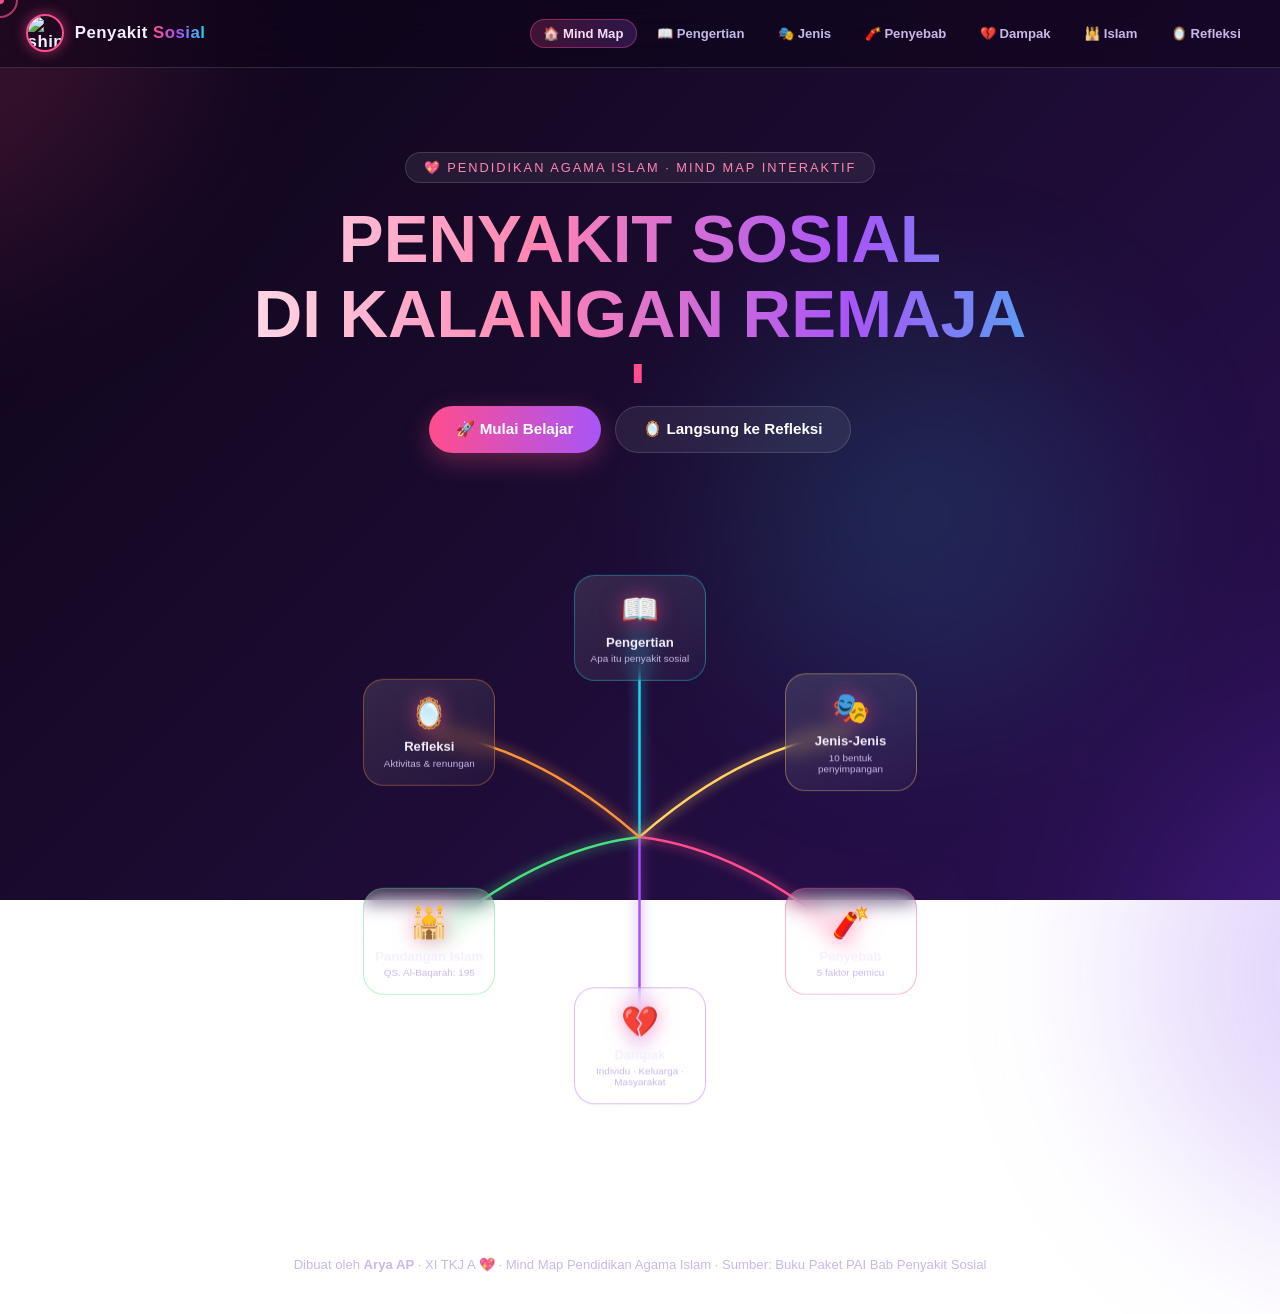
==== commit 265df2e2: "Rename index1.html to index.html" ====
--- a/index.html
+++ b/index.html
@@ -61,4 +61,4 @@
 <script src="js/main.js"></script>
 <script src="js/mindmap.js"></script>
 </body>
-</html>+</html>
--- a/css/style.css
+++ b/css/style.css
@@ -0,0 +1,167 @@
+
+/* ===== MIND MAP PENYAKIT SOSIAL — style.css ===== */
+:root{
+  --bg1:#0d0518; --bg2:#1a0b2e; --bg3:#2b1055;
+  --pink:#ff4d8d; --pink2:#ff85b3; --purple:#a855f7; --violet:#7c3aed;
+  --cyan:#22d3ee; --gold:#ffd166;
+  --glass:rgba(255,255,255,.07); --glass-brd:rgba(255,255,255,.14);
+  --txt:#f5f0ff; --muted:#c9b8e8;
+  --font-head:'Sora',sans-serif; --font-body:'Plus Jakarta Sans',sans-serif;
+}
+*{margin:0;padding:0;box-sizing:border-box}
+html{scroll-behavior:smooth}
+body{
+  font-family:var(--font-body); color:var(--txt);
+  background:linear-gradient(135deg,var(--bg1),var(--bg2) 45%,var(--bg3));
+  background-attachment:fixed; min-height:100vh; overflow-x:hidden;
+}
+::selection{background:var(--pink);color:#fff}
+::-webkit-scrollbar{width:10px}
+::-webkit-scrollbar-track{background:var(--bg1)}
+::-webkit-scrollbar-thumb{background:linear-gradient(var(--pink),var(--purple));border-radius:99px}
+
+/* ---------- BACKGROUND FX ---------- */
+#fx-canvas{position:fixed;inset:0;z-index:0;pointer-events:none}
+.aurora{position:fixed;inset:-20%;z-index:0;pointer-events:none;filter:blur(90px);opacity:.5}
+.aurora span{position:absolute;border-radius:50%}
+.aurora .a1{width:45vw;height:45vw;background:#ff4d8d55;top:-10%;left:-8%;animation:drift 22s ease-in-out infinite alternate}
+.aurora .a2{width:40vw;height:40vw;background:#7c3aed66;bottom:-12%;right:-6%;animation:drift 26s ease-in-out infinite alternate-reverse}
+.aurora .a3{width:30vw;height:30vw;background:#22d3ee44;top:40%;left:55%;animation:drift 30s ease-in-out infinite alternate}
+@keyframes drift{to{transform:translate(6vw,4vh) scale(1.15)}}
+
+/* ---------- CURSOR ---------- */
+.cursor-dot,.cursor-ring{position:fixed;top:0;left:0;z-index:9999;pointer-events:none;border-radius:50%;transform:translate(-50%,-50%)}
+.cursor-dot{width:8px;height:8px;background:var(--pink)}
+.cursor-ring{width:36px;height:36px;border:2px solid #ff4d8daa;transition:width .25s,height .25s,border-color .25s}
+.cursor-ring.hovered{width:58px;height:58px;border-color:var(--cyan)}
+@media (hover:none){.cursor-dot,.cursor-ring{display:none}}
+
+/* ---------- NAVBAR ---------- */
+.nav{position:fixed;top:0;left:0;right:0;z-index:100;display:flex;align-items:center;justify-content:space-between;
+  padding:.9rem 1.6rem;background:rgba(13,5,24,.55);backdrop-filter:blur(16px);border-bottom:1px solid var(--glass-brd);
+  transform:translateY(-110%);animation:navIn .8s .3s cubic-bezier(.22,1,.36,1) forwards}
+@keyframes navIn{to{transform:translateY(0)}}
+.nav-brand{display:flex;align-items:center;gap:.7rem;font-family:var(--font-head);font-weight:800;font-size:1.05rem;letter-spacing:.5px}
+.nav-brand img{width:38px;height:38px;border-radius:50%;border:2px solid var(--pink);box-shadow:0 0 14px #ff4d8d88;transition:transform .4s}
+.nav-brand img:hover{transform:rotate(360deg) scale(1.1)}
+.nav-brand .grad{background:linear-gradient(90deg,var(--pink),var(--purple),var(--cyan));-webkit-background-clip:text;background-clip:text;color:transparent}
+.nav-links{display:flex;gap:.4rem;flex-wrap:wrap}
+.nav-links a{color:var(--muted);text-decoration:none;font-size:.82rem;font-weight:600;padding:.45rem .85rem;border-radius:99px;position:relative;transition:.3s}
+.nav-links a::after{content:'';position:absolute;inset:0;border-radius:99px;background:linear-gradient(90deg,#ff4d8d33,#a855f733);opacity:0;transition:.3s}
+.nav-links a:hover{color:#fff;transform:translateY(-2px)}
+.nav-links a:hover::after,.nav-links a.active::after{opacity:1}
+.nav-links a.active{color:#fff;box-shadow:inset 0 0 0 1px #ff4d8d66}
+@media(max-width:820px){.nav-links{display:none}}
+
+/* ---------- LAYOUT ---------- */
+.page{position:relative;z-index:2}
+.wrap{max-width:1100px;margin:0 auto;padding:7.5rem 1.4rem 4rem}
+
+/* ---------- HERO ---------- */
+.hero{text-align:center;padding:2rem 0 3rem}
+.hero .badge{display:inline-flex;align-items:center;gap:.5rem;padding:.45rem 1.1rem;border-radius:99px;
+  background:var(--glass);border:1px solid var(--glass-brd);font-size:.8rem;letter-spacing:2px;text-transform:uppercase;color:var(--pink2);
+  animation:pop .7s cubic-bezier(.34,1.56,.64,1) both}
+@keyframes pop{from{opacity:0;transform:scale(.6)}to{opacity:1;transform:scale(1)}}
+.hero h1{font-family:var(--font-head);font-size:clamp(2.2rem,6vw,4.2rem);line-height:1.12;margin:1.1rem 0 .8rem;
+  background:linear-gradient(90deg,#fff,var(--pink2) 40%,var(--purple) 70%,var(--cyan));-webkit-background-clip:text;background-clip:text;color:transparent;
+  animation:rise .9s .15s cubic-bezier(.22,1,.36,1) both}
+@keyframes rise{from{opacity:0;transform:translateY(40px)}to{opacity:1;transform:translateY(0)}}
+.hero p{color:var(--muted);max-width:620px;margin:0 auto;font-size:1.02rem;animation:rise .9s .3s cubic-bezier(.22,1,.36,1) both}
+.typing::after{content:'▋';animation:blink 1s steps(1) infinite;color:var(--pink)}
+@keyframes blink{50%{opacity:0}}
+
+/* ---------- MIND MAP ---------- */
+.map-stage{position:relative;width:100%;height:640px;margin-top:1rem;animation:rise 1s .45s cubic-bezier(.22,1,.36,1) both}
+@media(max-width:820px){.map-stage{display:none}}
+.map-mobile{display:none}
+@media(max-width:820px){.map-mobile{display:grid;grid-template-columns:1fr 1fr;gap:.9rem;margin-top:2rem;animation:rise .9s .5s both}}
+@media(max-width:480px){.map-mobile{grid-template-columns:1fr}}
+#map-svg{position:absolute;inset:0;width:100%;height:100%;overflow:visible}
+#map-svg path{fill:none;stroke-width:2.5;stroke-linecap:round;stroke-dasharray:1000;stroke-dashoffset:1000;animation:draw 1.6s ease forwards}
+@keyframes draw{to{stroke-dashoffset:0}}
+#map-svg circle.pulse{fill:none;stroke-width:1.5;opacity:0;animation:pulseRing 3s ease-out infinite}
+@keyframes pulseRing{0%{opacity:.8;r:46}100%{opacity:0;r:80}}
+.mnode{position:absolute;transform:translate(-50%,-50%);text-align:center;cursor:pointer;z-index:3;
+  width:132px;padding:1rem .6rem;border-radius:1.3rem;background:linear-gradient(145deg,rgba(255,255,255,.12),rgba(255,255,255,.03));
+  border:1px solid var(--glass-brd);backdrop-filter:blur(10px);transition:transform .35s cubic-bezier(.34,1.56,.64,1),box-shadow .35s,border-color .35s;
+  animation:floaty 5s ease-in-out infinite;animation-delay:var(--fd,0s)}
+@keyframes floaty{0%,100%{margin-top:0}50%{margin-top:-12px}}
+.mnode:hover{transform:translate(-50%,-50%) scale(1.14);z-index:5}
+.mnode .emo{font-size:1.9rem;display:block;filter:drop-shadow(0 0 10px #ff4d8d88);transition:transform .4s}
+.mnode:hover .emo{transform:scale(1.3) rotate(-8deg)}
+.mnode .lbl{font-family:var(--font-head);font-weight:700;font-size:.82rem;margin-top:.45rem;display:block}
+.mnode .sub{font-size:.62rem;color:var(--muted);display:block;margin-top:.2rem}
+.mnode.center{width:190px;padding:1.5rem 1rem;border:2px solid #ff4d8d99;
+  background:linear-gradient(145deg,#ff4d8d33,#a855f733);box-shadow:0 0 45px #ff4d8d55, inset 0 0 30px #ff4d8d22;animation:heartbeat 2.2s ease-in-out infinite}
+.mnode.center .emo{font-size:2.6rem}
+.mnode.center .lbl{font-size:1rem}
+@keyframes heartbeat{0%,100%{transform:translate(-50%,-50%) scale(1)}12%{transform:translate(-50%,-50%) scale(1.07)}24%{transform:translate(-50%,-50%) scale(1)}36%{transform:translate(-50%,-50%) scale(1.05)}48%{transform:translate(-50%,-50%) scale(1)}}
+.mnode:hover{box-shadow:0 0 40px #a855f788;border-color:#ff4d8dcc}
+
+/* ---------- BUTTONS ---------- */
+.btn{display:inline-flex;align-items:center;gap:.55rem;padding:.85rem 1.7rem;border-radius:99px;border:none;cursor:pointer;
+  font-family:var(--font-head);font-weight:700;font-size:.95rem;text-decoration:none;color:#fff;position:relative;overflow:hidden;
+  background:linear-gradient(90deg,var(--pink),var(--purple));box-shadow:0 8px 26px #ff4d8d55;transition:transform .3s,box-shadow .3s}
+.btn::before{content:'';position:absolute;inset:0;background:linear-gradient(90deg,var(--purple),var(--cyan));opacity:0;transition:.35s}
+.btn span{position:relative;z-index:1}
+.btn:hover{transform:translateY(-4px) scale(1.03);box-shadow:0 14px 38px #a855f788}
+.btn:hover::before{opacity:1}
+.btn.ghost{background:var(--glass);box-shadow:none;border:1px solid var(--glass-brd)}
+.btn-row{display:flex;gap:.9rem;justify-content:center;flex-wrap:wrap;margin-top:1.4rem;animation:rise .9s .55s both}
+
+/* ---------- CARDS ---------- */
+.grid{display:grid;gap:1.3rem;margin-top:2.2rem}
+.grid.c2{grid-template-columns:repeat(auto-fit,minmax(300px,1fr))}
+.grid.c3{grid-template-columns:repeat(auto-fit,minmax(260px,1fr))}
+.card{padding:1.7rem 1.5rem;border-radius:1.4rem;background:var(--glass);border:1px solid var(--glass-brd);
+  backdrop-filter:blur(14px);position:relative;overflow:hidden;transition:transform .4s cubic-bezier(.22,1,.36,1),box-shadow .4s,border-color .4s}
+.card::before{content:'';position:absolute;top:-60%;left:-60%;width:80%;height:220%;transform:rotate(25deg);
+  background:linear-gradient(90deg,transparent,#ffffff14,transparent);transition:.6s}
+.card:hover{transform:translateY(-9px) rotate(-.5deg);border-color:#ff4d8d88;box-shadow:0 18px 44px #ff4d8d33}
+.card:hover::before{left:130%}
+.card .c-emo{font-size:2.1rem;display:inline-block;animation:bob 3s ease-in-out infinite}
+@keyframes bob{0%,100%{transform:translateY(0)}50%{transform:translateY(-8px)}}
+.card h3{font-family:var(--font-head);font-size:1.12rem;margin:.7rem 0 .55rem;color:#fff}
+.card p,.card li{color:var(--muted);font-size:.92rem;line-height:1.65}
+.card ul{list-style:none;margin-top:.5rem}
+.card ul li{padding:.35rem 0 .35rem 1.5rem;position:relative}
+.card ul li::before{content:'💖';position:absolute;left:0;top:.4rem;font-size:.75rem}
+.card.hot{border-color:#ffd16688;background:linear-gradient(145deg,#ffd16614,#ff4d8d10)}
+.card.hot::after{content:'★ FOKUS BAB';position:absolute;top:.9rem;right:.9rem;font-size:.58rem;letter-spacing:1.5px;
+  color:var(--gold);border:1px solid #ffd16666;padding:.2rem .55rem;border-radius:99px}
+
+/* reveal on scroll */
+.reveal{opacity:0;transform:translateY(45px) scale(.97);transition:opacity .8s cubic-bezier(.22,1,.36,1),transform .8s cubic-bezier(.22,1,.36,1);transition-delay:var(--d,0s)}
+.reveal.in{opacity:1;transform:none}
+
+/* ---------- QUOTE ---------- */
+.quote{margin-top:2.4rem;padding:2.4rem 2rem;border-radius:1.6rem;text-align:center;position:relative;
+  background:linear-gradient(145deg,#ff4d8d1f,#7c3aed1f);border:1px solid #ff4d8d44;overflow:hidden}
+.quote::before{content:'❝';position:absolute;font-size:7rem;top:-1.6rem;left:1rem;opacity:.14;color:var(--pink)}
+.quote .arab{font-size:clamp(1.4rem,3.4vw,2rem);font-weight:700;line-height:1.7;color:#fff}
+.quote .src{color:var(--gold);font-weight:700;margin-top:.8rem;letter-spacing:1px}
+
+/* ---------- PAGER ---------- */
+.pager{display:flex;justify-content:space-between;gap:1rem;margin-top:3.4rem;flex-wrap:wrap}
+.pager a{flex:1;min-width:200px;display:flex;align-items:center;gap:.8rem;padding:1.1rem 1.4rem;border-radius:1.2rem;text-decoration:none;
+  background:var(--glass);border:1px solid var(--glass-brd);color:var(--txt);transition:.35s}
+.pager a:hover{transform:translateY(-5px);border-color:#ff4d8d99;box-shadow:0 12px 30px #ff4d8d33}
+.pager a.next{justify-content:flex-end;text-align:right}
+.pager .pg-lbl{font-size:.68rem;letter-spacing:2px;text-transform:uppercase;color:var(--muted)}
+.pager .pg-title{font-family:var(--font-head);font-weight:700}
+
+/* ---------- FOOTER ---------- */
+footer{position:relative;z-index:2;text-align:center;padding:2.2rem 1rem 2.6rem;color:var(--muted);font-size:.82rem;border-top:1px solid var(--glass-brd)}
+footer .heart{display:inline-block;color:var(--pink);animation:heartbeat2 1.4s ease-in-out infinite}
+@keyframes heartbeat2{0%,100%{transform:scale(1)}25%{transform:scale(1.35)}45%{transform:scale(1)}}
+
+/* ---------- TIMELINE (penyebab) ---------- */
+.timeline{position:relative;margin-top:2.4rem;padding-left:2.2rem}
+.timeline::before{content:'';position:absolute;left:.55rem;top:8px;bottom:8px;width:3px;border-radius:99px;
+  background:linear-gradient(var(--pink),var(--purple),var(--cyan))}
+.tl-item{position:relative;padding:0 0 1.6rem 1rem}
+.tl-item::before{content:attr(data-n);position:absolute;left:-2.35rem;top:-2px;width:2rem;height:2rem;border-radius:50%;
+  display:flex;align-items:center;justify-content:center;font-family:var(--font-head);font-weight:800;font-size:.85rem;color:#fff;
+  background:linear-gradient(135deg,var(--pink),var(--purple));box-shadow:0 0 16px #ff4d8d88;animation:glowPulse 2.4s ease-in-out infinite}
+@keyframes glowPulse{50%{box-shadow:0 0 30px #a855f7cc}}
